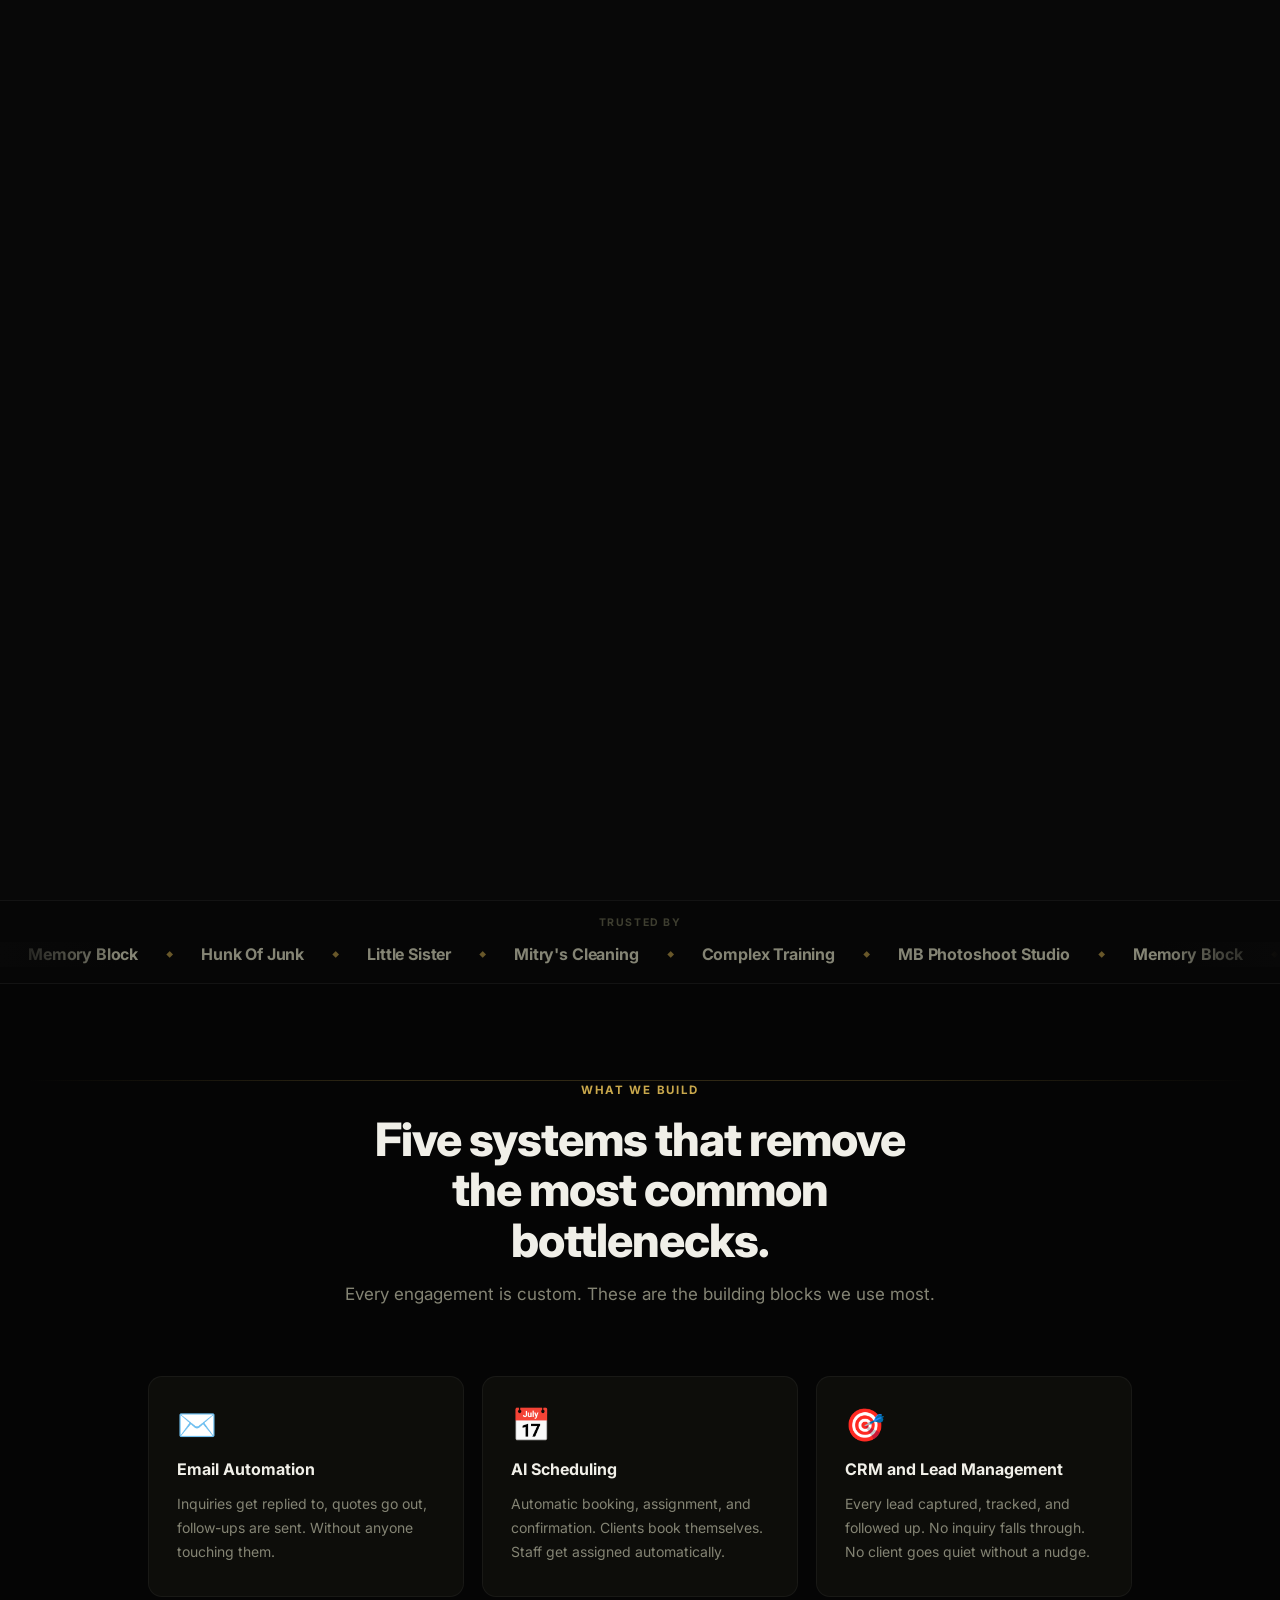
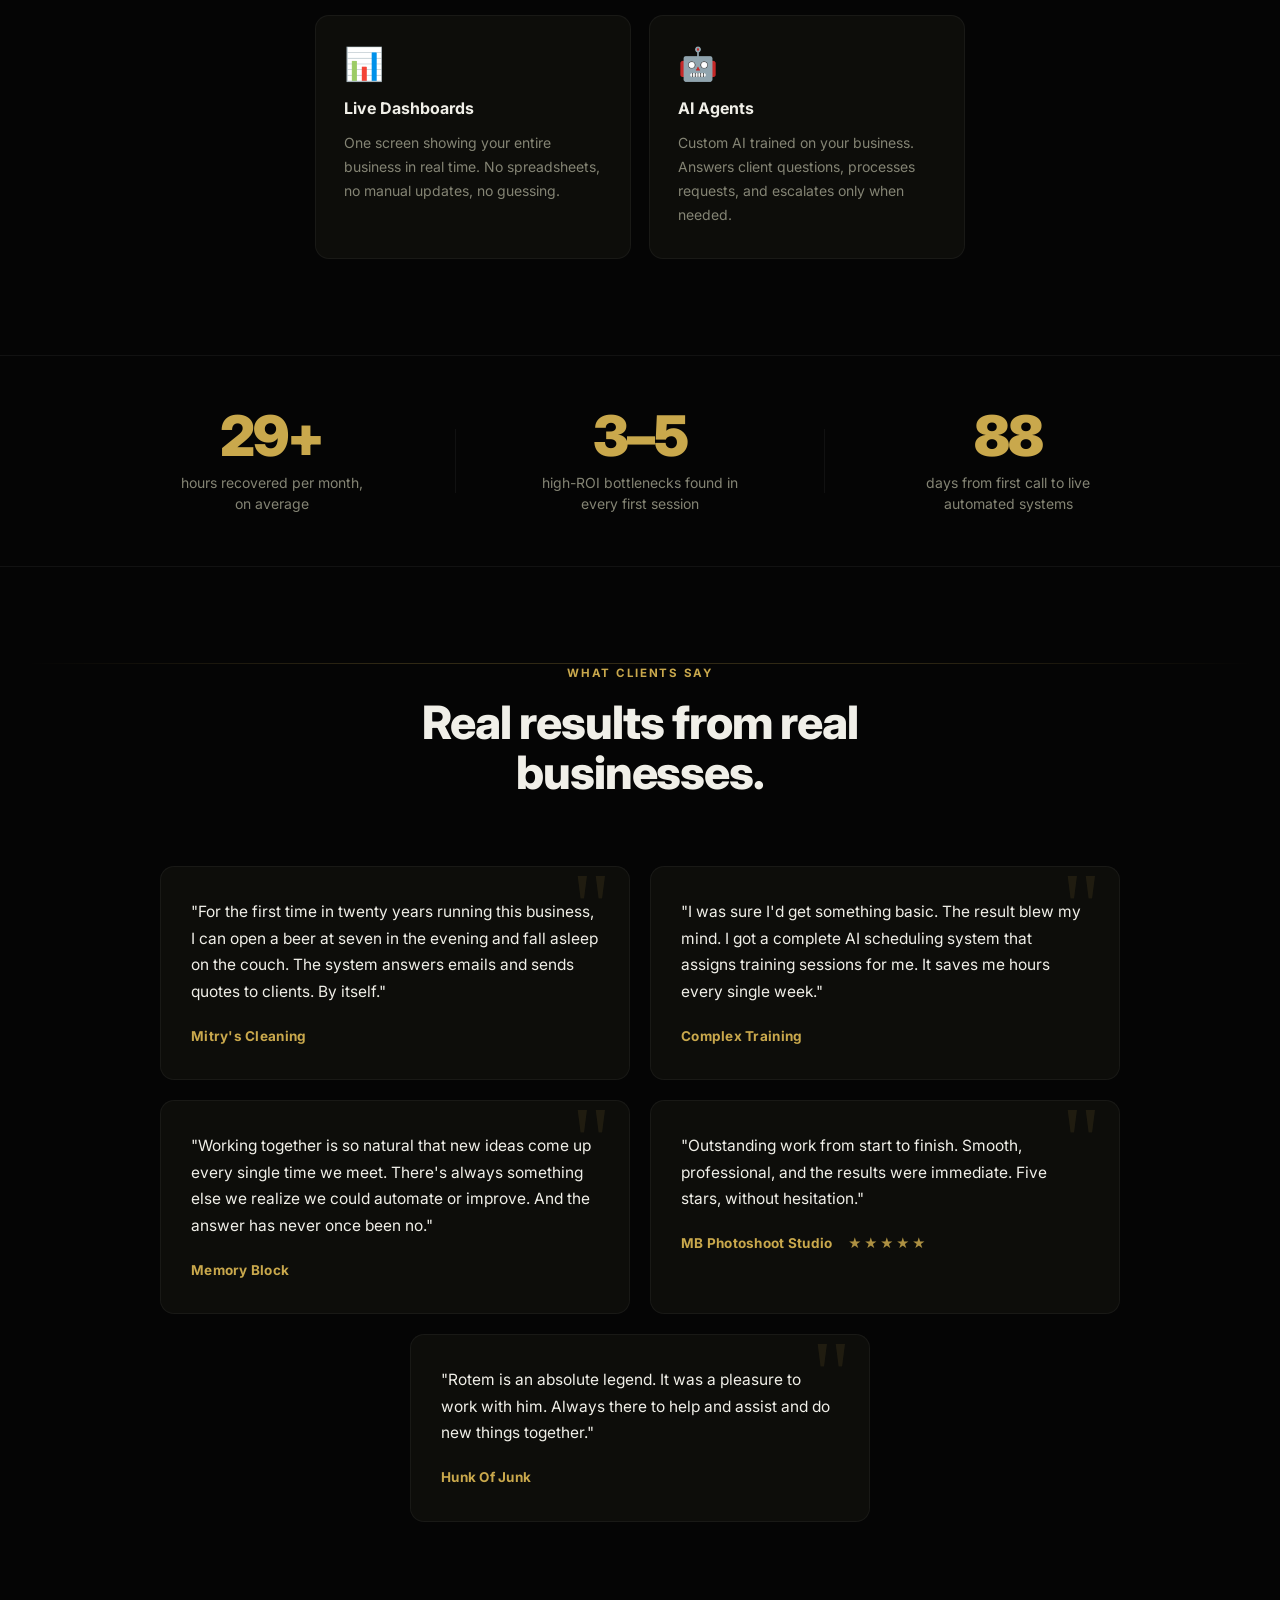
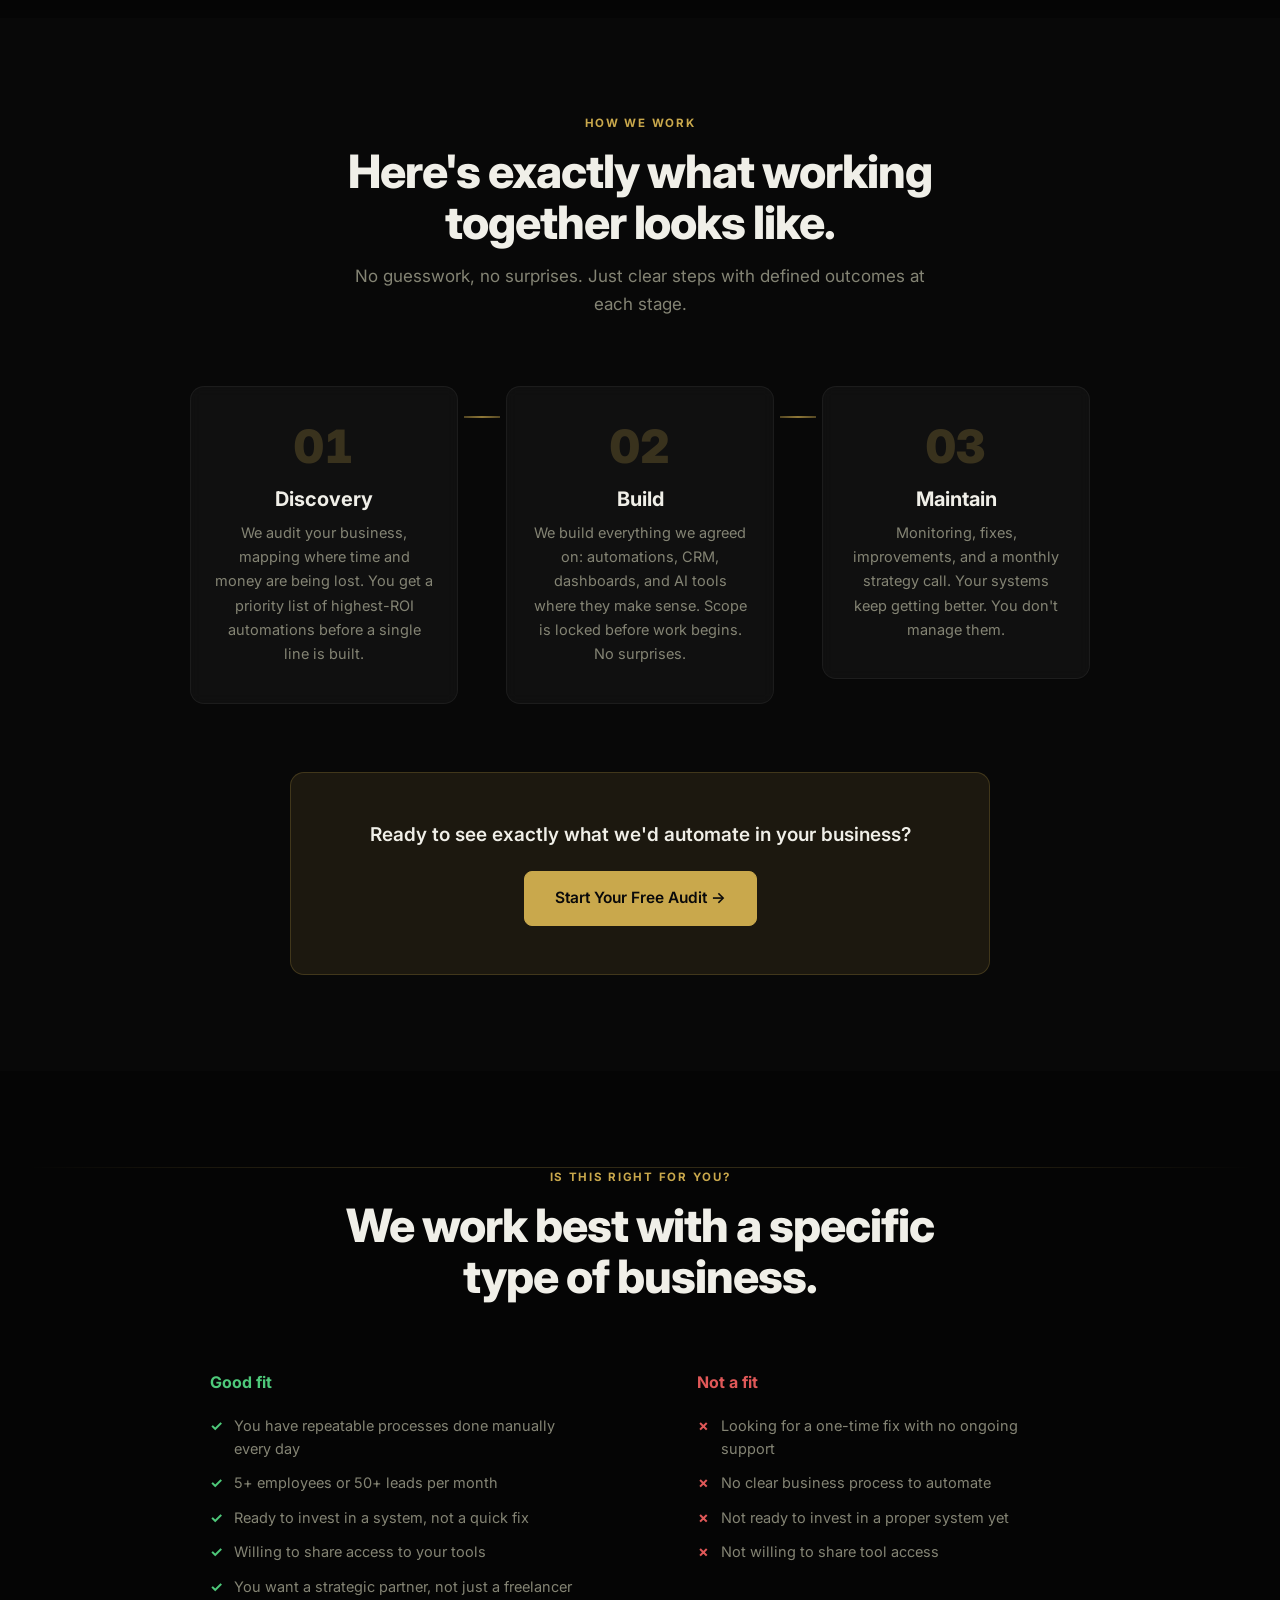
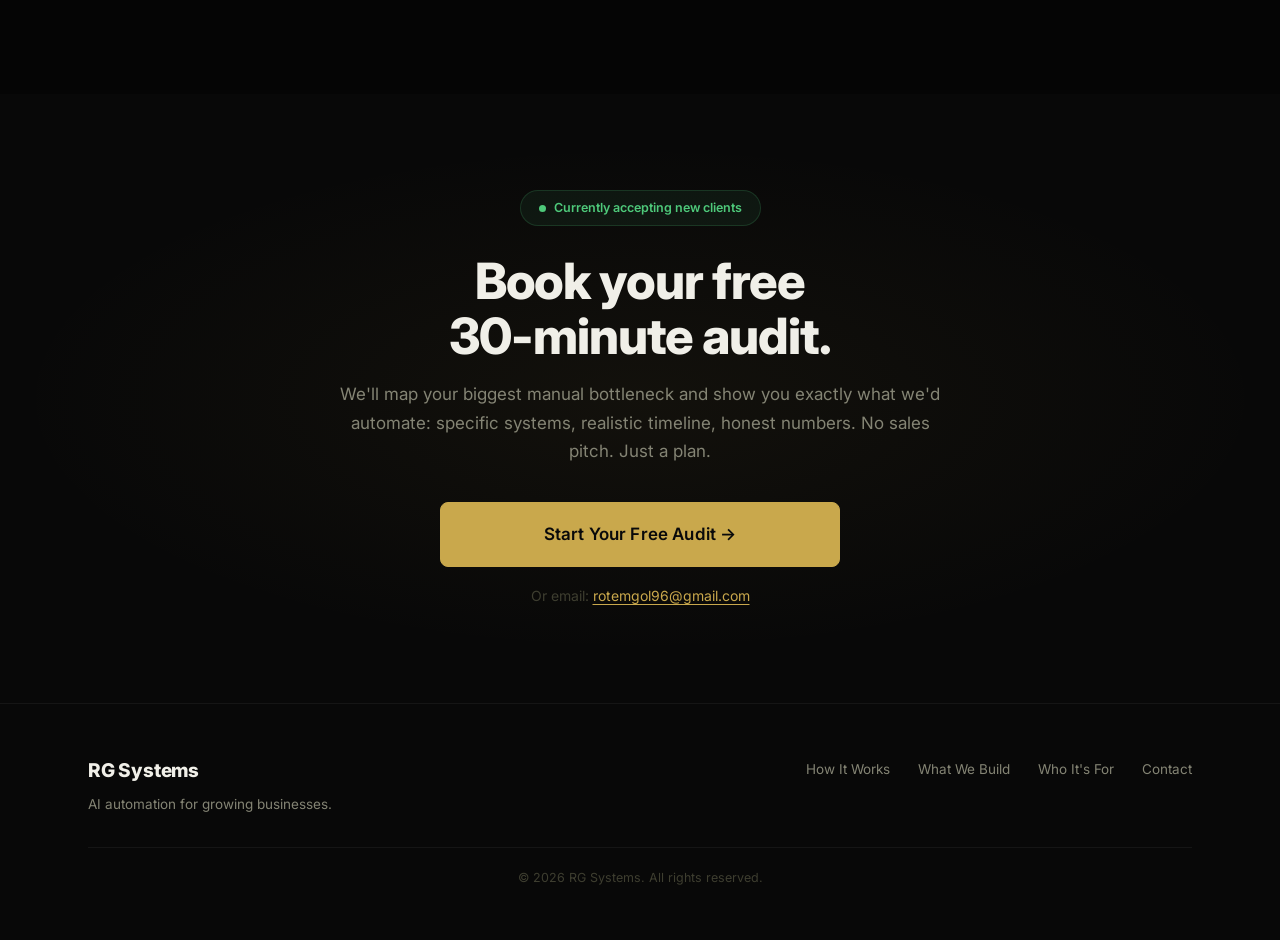
==== index.html @ 17672de1 "Initial commit: RG Systems main website" ====
<!DOCTYPE html>
<html lang="en" data-theme="dark">
<head>
  <meta charset="UTF-8">
  <meta name="viewport" content="width=device-width, initial-scale=1.0, viewport-fit=cover">
  <title>RG Systems | AI Automation for Growing Businesses</title>
  <meta name="description" content="RG Systems builds AI automation systems for SMBs, replacing manual work with intelligent workflows so you can focus on what actually grows your business.">

  <link rel="preconnect" href="https://fonts.googleapis.com">
  <link rel="preconnect" href="https://fonts.gstatic.com" crossorigin>
  <link href="https://fonts.googleapis.com/css2?family=Inter:wght@300;400;500;600;700;800;900&display=swap" rel="stylesheet">
  <link rel="stylesheet" href="css/styles.css">
</head>
<body>

  <!-- Skip to main content (keyboard / screen reader) -->
  <a href="#main-content" class="skip-link">Skip to main content</a>

  <!-- ===================== INTRO ===================== -->
  <div id="intro-overlay">
    <video id="intro-video" autoplay muted playsinline preload="auto">
      <source src="assets/Surfer_rides_wave_transforms_logo_202605291057.mp4" type="video/mp4">
    </video>
    <img id="intro-logo" src="assets/logo.png" alt="">
  </div>

  <!-- Background video (looping, behind everything) -->
  <video id="bg-video" autoplay muted loop playsinline></video>

  <!-- ===================== NAVBAR ===================== -->
  <nav id="navbar" aria-label="Main navigation">
    <div class="nav-inner">
      <a href="#" class="nav-logo">
        <img src="assets/logo.png" alt="RG Systems logo" class="logo-img" onerror="this.style.display='none'">
        RG Systems
      </a>
      <div class="nav-links">
        <a href="#process">How It Works</a>
        <a href="#services">What We Build</a>
        <a href="#qualify">Who It's For</a>
        <button class="theme-toggle" id="theme-toggle" aria-label="Toggle light/dark mode">
          <!-- Sun — visible in dark mode (click to go light) -->
          <svg class="icon-sun" width="18" height="18" viewBox="0 0 24 24" fill="none" stroke="currentColor" stroke-width="2" stroke-linecap="round" stroke-linejoin="round" aria-hidden="true">
            <circle cx="12" cy="12" r="5"/>
            <line x1="12" y1="1" x2="12" y2="3"/><line x1="12" y1="21" x2="12" y2="23"/>
            <line x1="4.22" y1="4.22" x2="5.64" y2="5.64"/><line x1="18.36" y1="18.36" x2="19.78" y2="19.78"/>
            <line x1="1" y1="12" x2="3" y2="12"/><line x1="21" y1="12" x2="23" y2="12"/>
            <line x1="4.22" y1="19.78" x2="5.64" y2="18.36"/><line x1="18.36" y1="5.64" x2="19.78" y2="4.22"/>
          </svg>
          <!-- Moon — visible in light mode (click to go dark) -->
          <svg class="icon-moon" width="18" height="18" viewBox="0 0 24 24" fill="none" stroke="currentColor" stroke-width="2" stroke-linecap="round" stroke-linejoin="round" aria-hidden="true">
            <path d="M21 12.79A9 9 0 1 1 11.21 3 7 7 0 0 0 21 12.79z"/>
          </svg>
        </button>
        <a href="discovery-form.html" class="btn btn-primary btn-sm">Book a Call</a>
      </div>
      <button class="nav-toggle" id="nav-toggle" aria-label="Toggle menu" aria-expanded="false">
        <span></span><span></span><span></span>
      </button>
    </div>
  </nav>

  <main id="main-content">

  <!-- ===================== HERO ===================== -->
  <section id="hero">
    <div class="hero-inner">
      <div class="hero-content">
        <p class="hero-eyebrow">Done-For-You AI Automation</p>
        <h1 class="hero-headline">
          Stop Doing<br>
          It Manually.<br>
          <span class="gold">Start Growing.</span>
        </h1>
        <p class="hero-sub">
          Your follow-ups send themselves. Emails get answered automatically.
          Reports update in real time. We build the AI systems that replace manual work
          so you can focus on what actually grows your business.
          Most clients reclaim 30+ hours a month within the first 90 days.
        </p>
        <div class="hero-ctas">
          <a href="discovery-form.html" class="btn btn-primary btn-lg">Start Your Free Audit →</a>
          <a href="#process" class="btn btn-ghost btn-lg">See How It Works</a>
        </div>
        <p class="hero-note">30 minutes &nbsp;·&nbsp; Free &nbsp;·&nbsp; No commitment &nbsp;·&nbsp; Best for teams with 5+ employees</p>
      </div>
    </div>
  </section>

  <!-- ===================== CLIENT TICKER ===================== -->
  <div class="ticker-section">
    <p class="ticker-label">Trusted by</p>
    <div class="ticker-wrap">
      <div class="ticker-track">
        <span class="ticker-item">Memory Block</span>
        <span class="ticker-dot">◆</span>
        <span class="ticker-item">Hunk Of Junk</span>
        <span class="ticker-dot">◆</span>
        <span class="ticker-item">Little Sister</span>
        <span class="ticker-dot">◆</span>
        <span class="ticker-item">Mitry's Cleaning</span>
        <span class="ticker-dot">◆</span>
        <span class="ticker-item">Complex Training</span>
        <span class="ticker-dot">◆</span>
        <span class="ticker-item">MB Photoshoot Studio</span>
        <span class="ticker-dot">◆</span>
        <span class="ticker-item">Memory Block</span>
        <span class="ticker-dot">◆</span>
        <span class="ticker-item">Hunk Of Junk</span>
        <span class="ticker-dot">◆</span>
        <span class="ticker-item">Little Sister</span>
        <span class="ticker-dot">◆</span>
        <span class="ticker-item">Mitry's Cleaning</span>
        <span class="ticker-dot">◆</span>
        <span class="ticker-item">Complex Training</span>
        <span class="ticker-dot">◆</span>
        <span class="ticker-item">MB Photoshoot Studio</span>
        <span class="ticker-dot">◆</span>
      </div>
    </div>
  </div>

  <!-- ===================== WHAT WE BUILD ===================== -->
  <section id="services" class="section section-alt">
    <div class="container">
      <div class="section-header reveal">
        <p class="section-eyebrow">What We Build</p>
        <h2>Five systems that remove the most common bottlenecks.</h2>
        <p class="section-sub">Every engagement is custom. These are the building blocks we use most.</p>
      </div>
      <div class="services-grid">

        <div class="service-card reveal">
          <div class="service-icon">✉️</div>
          <h3>Email Automation</h3>
          <p>Inquiries get replied to, quotes go out, follow-ups are sent. Without anyone touching them.</p>
        </div>

        <div class="service-card reveal" style="transition-delay:0.05s">
          <div class="service-icon">📅</div>
          <h3>AI Scheduling</h3>
          <p>Automatic booking, assignment, and confirmation. Clients book themselves. Staff get assigned automatically.</p>
        </div>

        <div class="service-card reveal" style="transition-delay:0.1s">
          <div class="service-icon">🎯</div>
          <h3>CRM and Lead Management</h3>
          <p>Every lead captured, tracked, and followed up. No inquiry falls through. No client goes quiet without a nudge.</p>
        </div>

        <div class="service-card reveal" style="transition-delay:0.15s">
          <div class="service-icon">📊</div>
          <h3>Live Dashboards</h3>
          <p>One screen showing your entire business in real time. No spreadsheets, no manual updates, no guessing.</p>
        </div>

        <div class="service-card reveal" style="transition-delay:0.2s">
          <div class="service-icon">🤖</div>
          <h3>AI Agents</h3>
          <p>Custom AI trained on your business. Answers client questions, processes requests, and escalates only when needed.</p>
        </div>

      </div>
    </div>
  </section>

  <!-- ===================== RESULTS STATS ===================== -->
  <div class="stats-bar">
    <div class="container">
      <div class="stats-grid">
        <div class="stat-item reveal">
          <span class="stat-number" data-target="30" data-suffix="+">30+</span>
          <span class="stat-label">hours recovered per month, on average</span>
        </div>
        <div class="stat-divider"></div>
        <div class="stat-item reveal" style="transition-delay:0.1s">
          <span class="stat-number">3–5</span>
          <span class="stat-label">high-ROI bottlenecks found in every first session</span>
        </div>
        <div class="stat-divider"></div>
        <div class="stat-item reveal" style="transition-delay:0.2s">
          <span class="stat-number" data-target="90">90</span>
          <span class="stat-label">days from first call to live automated systems</span>
        </div>
      </div>
    </div>
  </div>

  <!-- ===================== TESTIMONIALS ===================== -->
  <section class="section section-alt section-testimonials">
    <div class="container">
      <div class="section-header reveal">
        <p class="section-eyebrow">What Clients Say</p>
        <h2>Real results from real businesses.</h2>
      </div>
      <div class="testimonials-grid">
        <div class="testimonial reveal">
          <p class="testimonial-quote">"For the first time in twenty years running this business, I can open a beer at seven in the evening and fall asleep on the couch. The system answers emails and sends quotes to clients. By itself."</p>
          <div class="testimonial-author">
            <span class="testimonial-name">Mitry's Cleaning</span>
          </div>
        </div>
        <div class="testimonial reveal" style="transition-delay:0.1s">
          <p class="testimonial-quote">"I was sure I'd get something basic. The result blew my mind. I got a complete AI scheduling system that assigns training sessions for me. It saves me hours every single week."</p>
          <div class="testimonial-author">
            <span class="testimonial-name">Complex Training</span>
          </div>
        </div>
        <div class="testimonial reveal" style="transition-delay:0.15s">
          <p class="testimonial-quote">"Working together is so natural that new ideas come up every single time we meet. There's always something else we realize we could automate or improve. And the answer has never once been no."</p>
          <div class="testimonial-author">
            <span class="testimonial-name">Memory Block</span>
          </div>
        </div>
        <div class="testimonial reveal" style="transition-delay:0.2s">
          <p class="testimonial-quote">"Outstanding work from start to finish. Smooth, professional, and the results were immediate. Five stars, without hesitation."</p>
          <div class="testimonial-author">
            <span class="testimonial-name">MB Photoshoot Studio</span>
            <span class="testimonial-stars">★★★★★</span>
          </div>
        </div>
        <div class="testimonial reveal" style="transition-delay:0.25s">
          <p class="testimonial-quote">"Rotem is an absolute legend. It was a pleasure to work with him. Always there to help and assist and do new things together."</p>
          <div class="testimonial-author">
            <span class="testimonial-name">Hunk Of Junk</span>
          </div>
        </div>
      </div>
    </div>
  </section>

  <!-- ===================== PROCESS ===================== -->
  <section id="process" class="section">
    <div class="container">
      <div class="section-header reveal">
        <p class="section-eyebrow">How We Work</p>
        <h2>Here's exactly what working together looks like.</h2>
        <p class="section-sub">No guesswork, no surprises. Just clear steps with defined outcomes at each stage.</p>
      </div>
      <div class="process-steps reveal">
        <div class="process-step">
          <div class="process-num">01</div>
          <div class="process-body">
            <h3>Discovery</h3>
            <p>We audit your business, mapping where time and money are being lost. You get a priority list of highest-ROI automations before a single line is built.</p>
          </div>
        </div>
        <div class="process-connector"></div>
        <div class="process-step">
          <div class="process-num">02</div>
          <div class="process-body">
            <h3>Build</h3>
            <p>We build everything we agreed on: automations, CRM, dashboards, and AI tools where they make sense. Scope is locked before work begins. No surprises.</p>
          </div>
        </div>
        <div class="process-connector"></div>
        <div class="process-step">
          <div class="process-num">03</div>
          <div class="process-body">
            <h3>Maintain</h3>
            <p>Monitoring, fixes, improvements, and a monthly strategy call. Your systems keep getting better. You don't manage them.</p>
          </div>
        </div>
      </div>

      <!-- Mid-page CTA (Kipanga lesson: CTA in 3 places) -->
      <div class="mid-cta reveal">
        <p class="mid-cta-text">Ready to see exactly what we'd automate in your business?</p>
        <a href="discovery-form.html" class="btn btn-primary btn-lg">Start Your Free Audit →</a>
      </div>
    </div>
  </section>


  <!-- ===================== QUALIFY ===================== -->
  <section id="qualify" class="section section-alt">
    <div class="container">
      <div class="section-header reveal">
        <p class="section-eyebrow">Is This Right for You?</p>
        <h2>We work best with a specific type of business.</h2>
      </div>
      <div class="qualify-grid reveal">
        <div class="qualify-col">
          <h3 class="qualify-title qualify-good">Good fit</h3>
          <ul class="qualify-list qualify-list-good">
            <li>You have repeatable processes done manually every day</li>
            <li>5+ employees or 50+ leads per month</li>
            <li>Ready to invest in a system, not a quick fix</li>
            <li>Willing to share access to your tools</li>
            <li>You want a strategic partner, not just a freelancer</li>
          </ul>
        </div>
        <div class="qualify-divider"></div>
        <div class="qualify-col">
          <h3 class="qualify-title qualify-bad">Not a fit</h3>
          <ul class="qualify-list qualify-list-bad">
            <li>Looking for a one-time fix with no ongoing support</li>
            <li>No clear business process to automate</li>
            <li>Not ready to invest in a proper system yet</li>
            <li>Not willing to share tool access</li>
          </ul>
        </div>
      </div>
    </div>
  </section>

  <!-- ===================== CTA ===================== -->
  <section id="contact" class="section section-cta">
    <div class="container">
      <div class="cta-inner reveal">
        <div class="cta-availability">
          <span class="cta-dot"></span> Currently accepting new clients
        </div>
        <h2>Book your free<br><span class="gold">30-minute audit.</span></h2>
        <p class="cta-sub">
          We'll map your biggest manual bottleneck and show you exactly what
          we'd automate: specific systems, realistic timeline, honest numbers.
          No sales pitch. Just a plan.
        </p>
        <a href="discovery-form.html"
           class="btn btn-primary btn-xl cta-btn"
           aria-label="Start your free audit">
          Start Your Free Audit →
        </a>
        <p class="cta-note">
          Or email: <a href="mailto:rotemgol96@gmail.com" class="gold-link">rotemgol96@gmail.com</a>
        </p>
      </div>
    </div>
  </section>

  </main><!-- /main -->

  <!-- ===================== FOOTER ===================== -->
  <footer>
    <div class="container">
      <div class="footer-inner">
        <div class="footer-brand">
          <span class="footer-logo">RG Systems</span>
          <p>AI automation for growing businesses.</p>
        </div>
        <div class="footer-links">
          <a href="#process">How It Works</a>
          <a href="#services">What We Build</a>
          <a href="#qualify">Who It's For</a>
          <a href="#contact">Contact</a>
        </div>
      </div>
      <div class="footer-bottom">
        <p>© 2026 RG Systems. All rights reserved.</p>
      </div>
    </div>
  </footer>

  <!-- Mobile sticky CTA (only on small screens) -->
  <div class="mobile-cta-bar" aria-hidden="true">
    <a href="discovery-form.html" class="btn btn-primary btn-full">Start Your Free Audit →</a>
  </div>

  <script src="js/main.js"></script>
</body>
</html>
---- css/styles.css ----
/* ============================================================
   RG Systems — Landing Page Styles
   ============================================================ */

/* ----- Reset & Base ----- */
*, *::before, *::after { box-sizing: border-box; margin: 0; padding: 0; }

:root {
  --bg:            #080808;
  --bg-card:       #0d0d0a;
  --bg-card-hover: #131310;
  --gold:          #c9a84c;
  --gold-light:    #e8c96a;
  --gold-dim:      rgba(201,168,76,0.10);
  --gold-border:   rgba(201,168,76,0.22);
  --gold-border-s: rgba(201,168,76,0.55);
  --text:          #f0efe8;
  --text-muted:    #848474;
  --text-dim:      #3e3e30;
  --border:        rgba(255,255,255,0.05);
  --radius:        14px;
  --radius-sm:     8px;
  --max-w:         1160px;
}

/* ----- Light mode overrides ----- */
[data-theme="light"] {
  --bg:            #f2efe6;
  --bg-card:       #faf8f2;
  --bg-card-hover: #f4f1e8;
  --gold:          #7a5410;
  --gold-light:    #b07820;
  --gold-dim:      rgba(138,96,16,0.08);
  --gold-border:   rgba(138,96,16,0.22);
  --gold-border-s: rgba(138,96,16,0.55);
  --text:          #1c1a10;
  --text-muted:    #58564a;
  --text-dim:      #9a9880;
  --border:        rgba(0,0,0,0.09);
}

html  { scroll-behavior: smooth; }
body  {
  font-family: 'Inter', sans-serif;
  background: var(--bg);
  color: var(--text);
  line-height: 1.6;
  overflow-x: hidden;
}
a   { color: inherit; text-decoration: none; }
img { max-width: 100%; display: block; }
ul  { list-style: none; }

/* ----- Intro overlay ----- */
#intro-overlay {
  position: fixed;
  inset: 0;
  z-index: 9999;
  background: #080808;
  transition: opacity 0.7s ease;
}
#intro-overlay.fade-out {
  opacity: 0;
  pointer-events: none;
}
#intro-video {
  position: absolute;
  inset: 0;
  width: 100%;
  height: 100%;
  object-fit: cover;
}
#intro-logo {
  position: fixed;
  left: 50%;
  top: 50%;
  width: 160px;
  transform: translate(-50%, -50%);
  transform-origin: center center;
  opacity: 0;
  z-index: 10000;
  pointer-events: none;
}

/* ----- Background video ----- */
#bg-video {
  position: fixed;
  inset: 0;
  width: 100%; height: 100%;
  object-fit: cover;
  object-position: center 15%;
  z-index: 0;
  pointer-events: none;
  opacity: 0.70;
  transition: opacity 0.45s ease;
}
[data-theme="light"] #bg-video { opacity: 0.55; }

/* Everything above the video */
nav, section, footer { position: relative; z-index: 1; }

/* ----- Container ----- */
.container {
  max-width: var(--max-w);
  margin: 0 auto;
  padding: 0 28px;
}

/* ----- Buttons ----- */
.btn {
  display: inline-flex;
  align-items: center;
  justify-content: center;
  font-family: 'Inter', sans-serif;
  font-weight: 600;
  border-radius: var(--radius-sm);
  cursor: pointer;
  transition: background 0.18s, border-color 0.18s, color 0.18s, transform 0.15s;
  border: 1px solid transparent;
  white-space: nowrap;
  text-decoration: none;
}
.btn-sm  { padding: 9px 20px;  font-size: 13.5px; }
.btn-lg  { padding: 14px 30px; font-size: 15.5px; }
.btn-xl  { padding: 18px 44px; font-size: 17px; }
.btn-full { width: 100%; text-align: center; }

.btn-primary { background: var(--gold); color: #09090a; border-color: var(--gold); }
.btn-primary:hover { background: var(--gold-light); border-color: var(--gold-light); transform: translateY(-1px); }

.btn-ghost { background: transparent; color: var(--text); border-color: rgba(255,255,255,0.12); }
.btn-ghost:hover { border-color: var(--gold-border-s); color: var(--gold); }
[data-theme="light"] .btn-ghost { border-color: rgba(0,0,0,0.15); }
[data-theme="light"] .btn-ghost:hover { border-color: var(--gold-border-s); }

.btn-outline { background: transparent; color: var(--gold); border-color: var(--gold-border); }
.btn-outline:hover { background: var(--gold-dim); border-color: var(--gold); }

/* ----- Reveal animation ----- */
.reveal {
  opacity: 0;
  transform: translateY(22px);
  transition: opacity 0.55s ease, transform 0.55s ease;
}
.reveal.visible { opacity: 1; transform: none; }

/* ============================================================
   NAVBAR
   ============================================================ */
#navbar {
  position: fixed;
  top: 0; left: 0; right: 0;
  z-index: 200;
  padding: 0 28px;
  transition: background 0.3s, box-shadow 0.3s;
}
#navbar.scrolled {
  background: rgba(8,8,8,0.90);
  backdrop-filter: blur(14px);
  -webkit-backdrop-filter: blur(14px);
  box-shadow: 0 1px 0 var(--border);
}
[data-theme="light"] #navbar.scrolled {
  background: rgba(242,239,230,0.92);
}

.nav-inner {
  max-width: var(--max-w);
  margin: 0 auto;
  height: 68px;
  display: flex;
  align-items: center;
  justify-content: space-between;
}

.nav-logo {
  display: flex;
  align-items: center;
  gap: 10px;
  font-size: 17px;
  font-weight: 800;
  letter-spacing: -0.01em;
  color: var(--text);
}
.logo-img { height: 30px; width: auto; }

.nav-links {
  display: flex;
  align-items: center;
  gap: 30px;
}
.nav-links a:not(.btn) {
  font-size: 14px;
  font-weight: 500;
  color: var(--text-muted);
  transition: color 0.2s;
}
.nav-links a:not(.btn):hover { color: var(--text); }

/* Theme toggle */
.theme-toggle {
  display: flex;
  align-items: center;
  justify-content: center;
  width: 44px; height: 44px;
  border-radius: 50%;
  background: none;
  border: 1px solid var(--border);
  cursor: pointer;
  color: var(--text-muted);
  transition: border-color 0.2s, color 0.2s, background 0.2s;
  flex-shrink: 0;
}
.theme-toggle:hover { border-color: var(--gold-border-s); color: var(--gold); }

/* Show/hide icons based on current theme */
[data-theme="dark"]  .icon-sun  { display: block; }
[data-theme="dark"]  .icon-moon { display: none;  }
[data-theme="light"] .icon-sun  { display: none;  }
[data-theme="light"] .icon-moon { display: block; }

/* Hamburger */
.nav-toggle {
  display: none;
  flex-direction: column;
  justify-content: center;
  gap: 5px;
  background: none;
  border: none;
  cursor: pointer;
  padding: 6px;
  z-index: 201;
}
.nav-toggle span {
  display: block;
  width: 22px; height: 2px;
  background: var(--text);
  border-radius: 2px;
  transition: transform 0.3s, opacity 0.3s;
}
.nav-toggle.active span:nth-child(1) { transform: translateY(7px) rotate(45deg); }
.nav-toggle.active span:nth-child(2) { opacity: 0; }
.nav-toggle.active span:nth-child(3) { transform: translateY(-7px) rotate(-45deg); }

/* ============================================================
   HERO
   ============================================================ */
#hero {
  min-height: 100vh;
  display: flex;
  align-items: center;
  padding: 130px 28px 80px;
}
.hero-inner {
  max-width: var(--max-w);
  margin: 0 auto;
  width: 100%;
}
.hero-content { max-width: 560px; }

.hero-eyebrow {
  font-size: 12px;
  font-weight: 700;
  letter-spacing: 0.15em;
  text-transform: uppercase;
  color: var(--gold);
  margin-bottom: 22px;
}

.hero-headline {
  font-size: clamp(50px, 7.5vw, 82px);
  font-weight: 900;
  line-height: 1.04;
  letter-spacing: -0.025em;
  margin-bottom: 24px;
}
.hero-headline .gold { color: var(--gold); }

.hero-sub {
  font-size: 17px;
  color: var(--text-muted);
  line-height: 1.72;
  max-width: 460px;
  margin-bottom: 38px;
}

.hero-ctas {
  display: flex;
  gap: 14px;
  flex-wrap: wrap;
  margin-bottom: 18px;
}

.hero-note {
  font-size: 13px;
  color: var(--text-dim);
}

/* ============================================================
   SECTIONS — BASE
   ============================================================ */
.section { padding: 96px 28px; }

.section-alt  { background: rgba(0,0,0,0.35); }
[data-theme="light"] .section-alt { background: rgba(0,0,0,0.04); }

.section-header {
  text-align: center;
  max-width: 600px;
  margin: 0 auto 68px;
}
.section-eyebrow {
  font-size: 11.5px;
  font-weight: 700;
  letter-spacing: 0.15em;
  text-transform: uppercase;
  color: var(--gold);
  margin-bottom: 14px;
}
.section-header h2 {
  font-size: clamp(30px, 4vw, 46px);
  font-weight: 800;
  letter-spacing: -0.022em;
  line-height: 1.1;
  margin-bottom: 14px;
}
.section-sub {
  font-size: 17px;
  color: var(--text-muted);
  line-height: 1.65;
}

/* ============================================================
   PAIN POINTS
   ============================================================ */
.grid-3 {
  display: grid;
  grid-template-columns: repeat(3, 1fr);
  gap: 18px;
}

.card {
  background: var(--bg-card);
  border: 1px solid var(--border);
  border-radius: var(--radius);
  padding: 32px 28px;
  transition: border-color 0.2s, background 0.2s;
}
.card:hover { background: var(--bg-card-hover); border-color: var(--gold-border); }

.card-icon {
  font-size: 30px;
  margin-bottom: 16px;
  line-height: 1;
}
.card h3 { font-size: 17px; font-weight: 700; margin-bottom: 10px; }
.card p  { font-size: 14.5px; color: var(--text-muted); line-height: 1.68; }
.card-result {
  margin-top: 14px;
  font-size: 13.5px;
  font-weight: 600;
  color: var(--gold);
  letter-spacing: 0.01em;
  padding-top: 12px;
  border-top: 1px solid var(--gold-border);
}

/* ============================================================
   SERVICES — WHAT WE BUILD
   ============================================================ */
.services-grid {
  display: flex;
  flex-wrap: wrap;
  gap: 18px;
  justify-content: center;
  max-width: 1020px;
  margin: 0 auto;
}

.service-card {
  background: var(--bg-card);
  border: 1px solid var(--border);
  border-radius: var(--radius);
  padding: 32px 28px;
  flex: 1 1 280px;
  max-width: 316px;
  transition: border-color 0.2s, background 0.2s, box-shadow 0.2s;
}
.service-card:hover {
  background: var(--bg-card-hover);
  border-color: var(--gold-border);
  box-shadow: 0 6px 28px rgba(201,168,76,0.10);
}

.service-icon {
  font-size: 32px;
  margin-bottom: 16px;
  line-height: 1;
}

.service-card h3 {
  font-size: 16px;
  font-weight: 700;
  margin-bottom: 10px;
}

.service-card p {
  font-size: 14px;
  color: var(--text-muted);
  line-height: 1.7;
}

@media (max-width: 768px) {
  .service-card { max-width: 100%; flex: 1 1 100%; }
}

/* ============================================================
   PROCESS
   ============================================================ */
.process-steps {
  display: grid;
  grid-template-columns: 1fr 48px 1fr 48px 1fr;
  align-items: start;
  max-width: 900px;
  margin: 0 auto;
}

.process-connector {
  display: flex;
  align-items: flex-start;
  padding-top: 30px;
  justify-content: center;
}
.process-connector::after {
  content: '';
  display: block;
  width: 36px; height: 2px;
  background: linear-gradient(90deg, var(--gold-border), var(--gold-border));
}

.process-step { text-align: center; padding: 0 8px; }

.process-num {
  font-size: 46px;
  font-weight: 900;
  color: var(--gold);
  opacity: 0.22;
  line-height: 1;
  margin-bottom: 14px;
  font-variant-numeric: tabular-nums;
}

.process-body h3 { font-size: 20px; font-weight: 700; margin-bottom: 6px; }
.process-time {
  font-size: 11px;
  font-weight: 700;
  letter-spacing: 0.1em;
  text-transform: uppercase;
  color: var(--gold);
  margin-bottom: 12px;
}
.process-body p { font-size: 14.5px; color: var(--text-muted); line-height: 1.68; }

/* ============================================================
   PRICING
   ============================================================ */
.pricing-grid {
  display: grid;
  grid-template-columns: repeat(3, 1fr);
  gap: 18px;
  align-items: start;
  max-width: 1020px;
  margin: 0 auto 28px;
}

.pricing-card {
  background: var(--bg-card);
  border: 1px solid var(--border);
  border-radius: var(--radius);
  padding: 36px 26px;
  position: relative;
  transition: border-color 0.2s;
}
.pricing-card:hover { border-color: var(--gold-border); }

.pricing-featured {
  border-color: var(--gold-border-s);
  background: #0f0e0b;
  transform: translateY(-8px);
  box-shadow: 0 0 50px rgba(201,168,76,0.07);
}

.pricing-badge {
  position: absolute;
  top: -13px; left: 50%;
  transform: translateX(-50%);
  background: var(--gold);
  color: #09090a;
  font-size: 10.5px;
  font-weight: 800;
  letter-spacing: 0.1em;
  text-transform: uppercase;
  padding: 4px 14px;
  border-radius: 100px;
}

.pricing-header { margin-bottom: 22px; }
.pricing-header h3 { font-size: 20px; font-weight: 800; margin-bottom: 7px; }
.pricing-tagline { font-size: 13.5px; color: var(--text-muted); font-style: italic; }

.pricing-price {
  display: flex;
  align-items: baseline;
  gap: 8px;
  margin-bottom: 4px;
}
.price-amount { font-size: 32px; font-weight: 800; color: var(--gold); letter-spacing: -0.02em; }
.price-label  { font-size: 12.5px; color: var(--text-muted); }

.pricing-retainer { font-size: 14px; font-weight: 600; color: var(--text-muted); margin-bottom: 22px; }

.pricing-features { margin-bottom: 26px; display: flex; flex-direction: column; gap: 9px; }
.pricing-features li {
  font-size: 13.5px;
  color: var(--text-muted);
  padding-left: 18px;
  position: relative;
  line-height: 1.5;
}
.pricing-features li::before {
  content: '→';
  position: absolute; left: 0;
  color: var(--gold);
  font-size: 11px;
  top: 1px;
}

.pricing-note {
  text-align: center;
  font-size: 13px;
  color: var(--text-dim);
}

/* ============================================================
   TOOLS
   ============================================================ */
.tools-grid {
  display: flex;
  flex-wrap: wrap;
  gap: 10px;
  justify-content: center;
  max-width: 780px;
  margin: 0 auto;
}
.tool-badge {
  background: var(--bg-card);
  border: 1px solid var(--border);
  border-radius: 100px;
  padding: 9px 22px;
  font-size: 13.5px;
  font-weight: 500;
  color: var(--text-muted);
  transition: border-color 0.2s, color 0.2s;
}
.tool-badge:hover { border-color: var(--gold-border); color: var(--text); }

/* ============================================================
   QUALIFY
   ============================================================ */
.qualify-grid {
  display: grid;
  grid-template-columns: 1fr 1px 1fr;
  gap: 56px;
  max-width: 860px;
  margin: 0 auto;
  align-items: start;
}
.qualify-divider { background: var(--border); }

.qualify-title { font-size: 16px; font-weight: 700; margin-bottom: 20px; }
.qualify-good  { color: #4ec97a; }
.qualify-bad   { color: #e05858; }

.qualify-list { display: flex; flex-direction: column; gap: 12px; }
.qualify-list li {
  font-size: 14.5px;
  color: var(--text-muted);
  padding-left: 24px;
  position: relative;
  line-height: 1.55;
}
.qualify-list-good li::before { content: '✓'; position: absolute; left: 0; color: #4ec97a; font-weight: 700; }
.qualify-list-bad  li::before { content: '✗'; position: absolute; left: 0; color: #e05858; font-weight: 700; }

/* ============================================================
   CTA SECTION
   ============================================================ */
.section-cta {
  background: radial-gradient(ellipse 70% 60% at 50% 50%, rgba(201,168,76,0.055) 0%, transparent 70%);
}
.cta-inner {
  text-align: center;
  max-width: 600px;
  margin: 0 auto;
}
.cta-inner h2 {
  font-size: clamp(30px, 4vw, 50px);
  font-weight: 800;
  letter-spacing: -0.022em;
  line-height: 1.1;
  margin-bottom: 16px;
}
.cta-sub { font-size: 17px; color: var(--text-muted); margin-bottom: 36px; line-height: 1.68; }
.cta-note { margin-top: 18px; font-size: 14px; color: var(--text-dim); }
.gold-link { color: var(--gold); text-underline-offset: 3px; text-decoration: underline; }
.gold-link:hover { color: var(--gold-light); }

/* ============================================================
   FOOTER
   ============================================================ */
footer {
  border-top: 1px solid var(--border);
  padding: 52px 28px;
}
.footer-inner {
  max-width: var(--max-w);
  margin: 0 auto 32px;
  display: flex;
  justify-content: space-between;
  align-items: flex-start;
}
.footer-logo  { font-size: 19px; font-weight: 800; display: block; margin-bottom: 7px; letter-spacing: -0.01em; }
.footer-brand p { font-size: 13.5px; color: var(--text-muted); }
.footer-links { display: flex; gap: 28px; padding-top: 3px; }
.footer-links a { font-size: 13.5px; color: var(--text-muted); transition: color 0.2s; }
.footer-links a:hover { color: var(--text); }
.footer-bottom {
  max-width: var(--max-w);
  margin: 0 auto;
  padding-top: 20px;
  border-top: 1px solid var(--border);
  text-align: center;
}
.footer-bottom p { font-size: 12.5px; color: var(--text-dim); }

/* ============================================================
   RESPONSIVE
   ============================================================ */
@media (max-width: 900px) {
  .pricing-grid { grid-template-columns: 1fr; max-width: 460px; }
  .pricing-featured { transform: none; }
}

@media (max-width: 768px) {
  .section        { padding: 64px 20px; }
  #hero           { padding: 100px 20px 60px; }

  /* Mobile nav */
  .nav-links {
    display: none;
    position: fixed;
    top: 68px; left: 0; right: 0;
    background: rgba(8,8,8,0.97);
    backdrop-filter: blur(14px);
    -webkit-backdrop-filter: blur(14px);
    transition: background 0.3s;
    flex-direction: column;
    gap: 0;
    padding: 12px 0 20px;
    border-bottom: 1px solid var(--border);
  }
  .nav-links.open { display: flex; }
  .nav-links a:not(.btn) {
    display: block;
    padding: 14px 28px;
    font-size: 16px;
    color: var(--text);
  }
  .nav-links .btn { margin: 8px 28px 4px; width: calc(100% - 56px); }
  .nav-toggle { display: flex; }
  [data-theme="light"] .nav-links { background: rgba(242,239,230,0.97); }

  .grid-3 { grid-template-columns: 1fr; gap: 14px; }

  .process-steps {
    grid-template-columns: 1fr;
    max-width: 380px;
    gap: 40px;
  }
  .process-connector { display: none; }

  .qualify-grid { grid-template-columns: 1fr; gap: 36px; }
  .qualify-divider { display: none; }

  .footer-inner { flex-direction: column; gap: 24px; }
  .footer-links { flex-wrap: wrap; gap: 16px; }

  .hero-ctas .btn { min-width: 200px; }
}

/* ============================================================
   CLIENT TICKER
   ============================================================ */
.ticker-section {
  position: relative;
  z-index: 1;
  border-top: 1px solid var(--border);
  border-bottom: 1px solid var(--border);
  padding: 14px 0 16px;
  overflow: hidden;
  background: rgba(0,0,0,0.25);
}

.ticker-label {
  text-align: center;
  font-size: 10.5px;
  font-weight: 700;
  letter-spacing: 0.15em;
  text-transform: uppercase;
  color: var(--text-dim);
  margin-bottom: 10px;
}

.ticker-wrap {
  overflow: hidden;
  position: relative;
}
.ticker-wrap::before,
.ticker-wrap::after {
  content: '';
  position: absolute;
  top: 0; bottom: 0;
  width: 120px;
  z-index: 2;
  pointer-events: none;
}
.ticker-wrap::before { left: 0;  background: linear-gradient(to right, var(--bg), transparent); }
.ticker-wrap::after  { right: 0; background: linear-gradient(to left, var(--bg), transparent); }

.ticker-track {
  display: inline-flex;
  align-items: center;
  white-space: nowrap;
  animation: ticker-scroll 16s linear infinite;
}
.ticker-track:hover { animation-play-state: paused; }

@keyframes ticker-scroll {
  0%   { transform: translateX(0); }
  100% { transform: translateX(-50%); }
}

.ticker-item {
  font-size: 16px;
  font-weight: 700;
  color: var(--text-muted);
  padding: 0 28px;
  letter-spacing: -0.01em;
  transition: color 0.2s;
}
.ticker-item:hover { color: var(--text); }

.ticker-dot {
  color: var(--gold);
  font-size: 7px;
  opacity: 0.5;
  flex-shrink: 0;
}

/* ============================================================
   CTA AVAILABILITY BADGE
   ============================================================ */
.cta-availability {
  display: inline-flex;
  align-items: center;
  gap: 8px;
  background: rgba(78, 201, 122, 0.07);
  border: 1px solid rgba(78, 201, 122, 0.18);
  border-radius: 100px;
  padding: 7px 18px;
  font-size: 12.5px;
  font-weight: 600;
  color: #4ec97a;
  margin-bottom: 28px;
}

.cta-dot {
  width: 7px; height: 7px;
  background: #4ec97a;
  border-radius: 50%;
  flex-shrink: 0;
  animation: pulse-dot 2s ease-in-out infinite;
}

@keyframes pulse-dot {
  0%, 100% { opacity: 1; transform: scale(1); }
  50%       { opacity: 0.4; transform: scale(1.4); }
}

.cta-btn {
  display: block;
  max-width: 400px;
  margin: 0 auto;
  letter-spacing: 0.01em;
}

/* ============================================================
   LIGHT MODE — READABILITY OVERRIDES
   ============================================================ */

/* Hero: gradient from left so headline stays readable over bright video */
[data-theme="light"] #hero {
  background: linear-gradient(
    105deg,
    rgba(242,239,230,0.82) 0%,
    rgba(242,239,230,0.60) 50%,
    rgba(242,239,230,0.18) 100%
  );
}

/* Sections without alt-bg: add a solid-enough cream base */
[data-theme="light"] #pain,
[data-theme="light"] #process,
[data-theme="light"] #contact {
  background: rgba(242,239,230,0.88);
}

/* Qualify (section-alt): slightly more opaque in light */
[data-theme="light"] .section-alt {
  background: rgba(232,228,214,0.90);
}

/* Ticker strip: light warm strip, not dark */
[data-theme="light"] .ticker-section {
  background: rgba(232,228,214,0.90);
  border-color: rgba(0,0,0,0.10);
}

/* Cards: white with clear border */
[data-theme="light"] .card {
  background: rgba(255,255,255,0.92);
  border-color: rgba(0,0,0,0.10);
  box-shadow: 0 2px 12px rgba(0,0,0,0.06);
}
[data-theme="light"] .card:hover {
  background: #ffffff;
  border-color: var(--gold-border-s);
}

/* Pricing featured card (hardcoded dark bg) */
[data-theme="light"] .pricing-featured {
  background: rgba(255,255,255,0.96);
}

/* Process numbers: more visible in light */
[data-theme="light"] .process-num { opacity: 0.35; }

/* Process connector */
[data-theme="light"] .process-connector::after {
  background: linear-gradient(90deg, var(--gold-border), var(--gold-border));
  opacity: 0.6;
}

/* Hero note text: darker so it reads on light */
[data-theme="light"] .hero-note   { color: var(--text-muted); }
[data-theme="light"] .pricing-note { color: var(--text-muted); }

/* Footer: solid background so it's not on raw video */
[data-theme="light"] footer {
  background: rgba(232,228,214,0.95);
}

/* CTA section: warm overlay */
[data-theme="light"] .section-cta {
  background: rgba(242,239,230,0.88);
}

/* Qualify good/bad text stays bright — no change needed */
/* Divider line in qualify */
[data-theme="light"] .qualify-divider { background: rgba(0,0,0,0.12); }

/* ============================================================
   SKIP LINK (keyboard / screen reader)
   ============================================================ */
.skip-link {
  position: absolute;
  top: 0; left: 0;
  z-index: 9999;
  padding: 12px 20px;
  background: var(--gold);
  color: #09090a;
  font-weight: 700;
  font-size: 14px;
  border-radius: 0 0 var(--radius-sm) 0;
  transform: translateY(-100%);
  transition: transform 0.2s ease;
}
.skip-link:focus { transform: translateY(0); }

/* ============================================================
   SCROLL MARGIN — prevents fixed nav covering anchor targets
   ============================================================ */
section,
.ticker-section,
#hero {
  scroll-margin-top: 80px;
}

/* ============================================================
   FOCUS INDICATORS (WCAG 2.4.7)
   ============================================================ */
.btn:focus-visible,
.theme-toggle:focus-visible,
.nav-toggle:focus-visible {
  outline: 2px solid var(--gold);
  outline-offset: 3px;
}
.nav-links a:focus-visible,
.nav-logo:focus-visible,
.footer-links a:focus-visible,
.gold-link:focus-visible {
  outline: 2px solid var(--gold);
  outline-offset: 3px;
  border-radius: 3px;
}

/* ============================================================
   STATS BAR
   ============================================================ */
.stats-bar {
  position: relative;
  z-index: 1;
  padding: 52px 28px;
  background: rgba(0,0,0,0.40);
  border-top: 1px solid var(--border);
  border-bottom: 1px solid var(--border);
}
[data-theme="light"] .stats-bar {
  background: rgba(232,228,214,0.90);
}

.stats-grid {
  max-width: var(--max-w);
  margin: 0 auto;
  display: grid;
  grid-template-columns: 1fr auto 1fr auto 1fr;
  align-items: center;
  gap: 0;
}

.stat-item {
  text-align: center;
  padding: 0 32px;
  display: flex;
  flex-direction: column;
  gap: 8px;
}

.stat-number {
  font-size: clamp(38px, 5.5vw, 56px);
  font-weight: 900;
  color: var(--gold);
  letter-spacing: -0.03em;
  line-height: 1;
}

.stat-label {
  font-size: 14px;
  color: var(--text-muted);
  line-height: 1.5;
  max-width: 200px;
  margin: 0 auto;
}

.stat-divider {
  width: 1px;
  height: 64px;
  background: var(--border);
  flex-shrink: 0;
}

@media (max-width: 768px) {
  .stats-grid {
    grid-template-columns: 1fr;
    gap: 36px;
  }
  .stat-divider { display: none; }
  .stat-item { padding: 0; }
}

/* ============================================================
   TESTIMONIALS
   ============================================================ */
.testimonials-grid {
  display: grid;
  grid-template-columns: 1fr 1fr;
  gap: 20px;
  max-width: 960px;
  margin: 0 auto;
}
/* When the last card is a lone odd item, center it */
.testimonials-grid .testimonial:last-child:nth-child(odd) {
  grid-column: 1 / -1;
  max-width: 460px;
  justify-self: center;
  width: 100%;
}

.testimonial {
  background: var(--bg-card);
  border: 1px solid var(--border);
  border-radius: var(--radius);
  padding: 32px 30px;
  transition: border-color 0.2s;
}
.testimonial:hover { border-color: var(--gold-border); }

[data-theme="light"] .testimonial {
  background: rgba(255,255,255,0.92);
  border-color: rgba(0,0,0,0.10);
  box-shadow: 0 2px 12px rgba(0,0,0,0.06);
}

.testimonial-quote {
  font-size: 15.5px;
  line-height: 1.72;
  color: var(--text);
  margin-bottom: 20px;
  font-style: italic;
}
.testimonial-quote::before { content: '"'; color: var(--gold); font-style: normal; font-size: 22px; line-height: 0; vertical-align: -6px; margin-right: 2px; }
.testimonial-quote::after  { content: '"'; color: var(--gold); font-style: normal; font-size: 22px; line-height: 0; vertical-align: -6px; margin-left: 2px; }

.testimonial-author {
  display: flex;
  align-items: center;
  gap: 10px;
}

.testimonial-name {
  font-size: 13.5px;
  font-weight: 700;
  color: var(--gold);
  letter-spacing: 0.02em;
}

.testimonial-stars {
  font-size: 13px;
  color: var(--gold);
  letter-spacing: 2px;
  margin-left: 6px;
  opacity: 0.85;
}

@media (max-width: 768px) {
  .testimonials-grid { grid-template-columns: 1fr; gap: 14px; }
}

/* Light mode testimonials section */
[data-theme="light"] .section-testimonials {
  background: rgba(232,228,214,0.90);
}

/* ============================================================
   MID-PAGE CTA
   ============================================================ */
.mid-cta {
  margin-top: 68px;
  padding: 48px 32px;
  background: var(--gold-dim);
  border: 1px solid var(--gold-border);
  border-radius: var(--radius);
  text-align: center;
  display: flex;
  flex-direction: column;
  align-items: center;
  gap: 22px;
  max-width: 700px;
  margin-left: auto;
  margin-right: auto;
}

.mid-cta-text {
  font-size: 19px;
  font-weight: 600;
  line-height: 1.5;
  color: var(--text);
}

/* ============================================================
   MOBILE STICKY CTA BAR
   ============================================================ */
.mobile-cta-bar {
  display: none;
  position: fixed;
  bottom: 0; left: 0; right: 0;
  z-index: 150;
  /* Safe area: iPhone X+ home bar sits below the bar */
  padding: 12px 20px max(12px, env(safe-area-inset-bottom));
  background: rgba(8,8,8,0.96);
  backdrop-filter: blur(12px);
  -webkit-backdrop-filter: blur(12px);
  border-top: 1px solid var(--border);
}
[data-theme="light"] .mobile-cta-bar {
  background: rgba(242,239,230,0.97);
}

@media (max-width: 767px) {
  .mobile-cta-bar { display: block; }
  /* Pad bottom of page so sticky bar doesn't cover content (+ safe area) */
  body { padding-bottom: calc(68px + env(safe-area-inset-bottom, 0px)); }
}

/* ============================================================
   HERO GOLD SHIMMER
   The "Start Growing." text gets a moving light sweep
   ============================================================ */
.hero-headline .gold {
  background: linear-gradient(
    90deg,
    var(--gold)       0%,
    var(--gold-light) 40%,
    #f5e4a0           55%,
    var(--gold-light) 65%,
    var(--gold)       100%
  );
  background-size: 250% auto;
  -webkit-background-clip: text;
  background-clip: text;
  -webkit-text-fill-color: transparent;
  animation: gold-shimmer 5s linear infinite;
}
/* Fallback — if text-fill not supported, just show gold */
@supports not (-webkit-background-clip: text) {
  .hero-headline .gold {
    -webkit-text-fill-color: unset;
    color: var(--gold);
    animation: none;
  }
}
@keyframes gold-shimmer {
  0%   { background-position: 200% center; }
  100% { background-position: -100% center; }
}

/* ============================================================
   CTA BUTTON — PULSE GLOW
   ============================================================ */
.cta-btn {
  animation: cta-pulse 2.8s ease-in-out infinite;
}
@keyframes cta-pulse {
  0%, 100% { box-shadow: 0 0 0 0 rgba(201,168,76,0.5); }
  55%       { box-shadow: 0 0 0 16px rgba(201,168,76,0); }
}

/* ============================================================
   CURSOR GLOW (injected via JS)
   ============================================================ */
.cursor-glow {
  position: fixed;
  pointer-events: none;
  z-index: 9990;
  width: 380px; height: 380px;
  border-radius: 50%;
  background: radial-gradient(circle, rgba(201,168,76,0.075) 0%, transparent 68%);
  transform: translate(-50%, -50%);
  transition: left 0.14s ease-out, top 0.14s ease-out, opacity 0.4s ease;
  will-change: left, top;
  opacity: 0;
}
[data-theme="light"] .cursor-glow {
  background: radial-gradient(circle, rgba(122,84,16,0.055) 0%, transparent 68%);
}
@media (pointer: coarse) {
  /* Touch devices — hide cursor glow */
  .cursor-glow { display: none !important; }
}

/* ============================================================
   PROCESS STEPS — GLASS CARDS
   Each step gets a subtle card so they pop off the video
   ============================================================ */
.process-step {
  background: rgba(255,255,255,0.035);
  border: 1px solid var(--border);
  border-radius: var(--radius);
  padding: 36px 24px;
  backdrop-filter: blur(6px);
  -webkit-backdrop-filter: blur(6px);
  transition: border-color 0.25s, background 0.25s, transform 0.25s;
}
.process-step:hover {
  background: rgba(255,255,255,0.06);
  border-color: var(--gold-border);
}
[data-theme="light"] .process-step {
  background: rgba(255,255,255,0.75);
  border-color: rgba(0,0,0,0.09);
  backdrop-filter: blur(8px);
  -webkit-backdrop-filter: blur(8px);
}
[data-theme="light"] .process-step:hover {
  background: rgba(255,255,255,0.92);
  border-color: var(--gold-border-s);
}

/* ============================================================
   TESTIMONIALS — FIX DOUBLE QUOTES
   Remove CSS-injected quotes (HTML text already has "…")
   Replace with large decorative quote mark in corner
   ============================================================ */
.testimonial-quote::before,
.testimonial-quote::after { content: none; }

.testimonial {
  position: relative;
  overflow: hidden;
}
.testimonial::before {
  content: '"';
  position: absolute;
  top: -8px; right: 18px;
  font-size: 96px;
  line-height: 1;
  color: var(--gold);
  opacity: 0.10;
  font-family: Georgia, 'Times New Roman', serif;
  pointer-events: none;
  user-select: none;
}
.testimonial-quote {
  font-style: normal; /* override the italic — reads better at this length */
}

/* ============================================================
   3D CARD TILT — transition helper
   (JS controls transform; CSS ensures smooth snap-back)
   ============================================================ */
.card,
.testimonial {
  will-change: transform;
}

/* ============================================================
   BUTTON HOVER — lift + glow
   ============================================================ */
.btn-primary:hover {
  box-shadow: 0 6px 28px rgba(201,168,76,0.28);
}
.btn-primary:active {
  transform: translateY(0) !important;
  box-shadow: 0 2px 10px rgba(201,168,76,0.18);
}

/* ============================================================
   SECTION DIVIDERS — subtle gold gradient line
   ============================================================ */
.section-alt::before {
  content: '';
  display: block;
  height: 1px;
  background: linear-gradient(
    90deg,
    transparent 0%,
    var(--gold-border) 30%,
    var(--gold-border) 70%,
    transparent 100%
  );
  margin-bottom: 0;
}

/* ============================================================
   PROCESS CONNECTOR — make it glow gold
   ============================================================ */
.process-connector::after {
  background: linear-gradient(90deg, var(--gold-border-s), var(--gold), var(--gold-border-s));
  height: 2px;
  width: 36px;
  opacity: 0.7;
}

/* ============================================================
   QUALIFY LIST — hover highlight
   ============================================================ */
.qualify-list li {
  transition: color 0.2s;
}
.qualify-list-good li:hover { color: #6ddb96; }
.qualify-list-bad  li:hover { color: #eb7070; }

/* ============================================================
   MOBILE — scale down hero headline
   ============================================================ */
@media (max-width: 480px) {
  .hero-headline { font-size: clamp(38px, 12vw, 58px); }
  .stat-number   { font-size: clamp(32px, 9vw, 46px); }
}
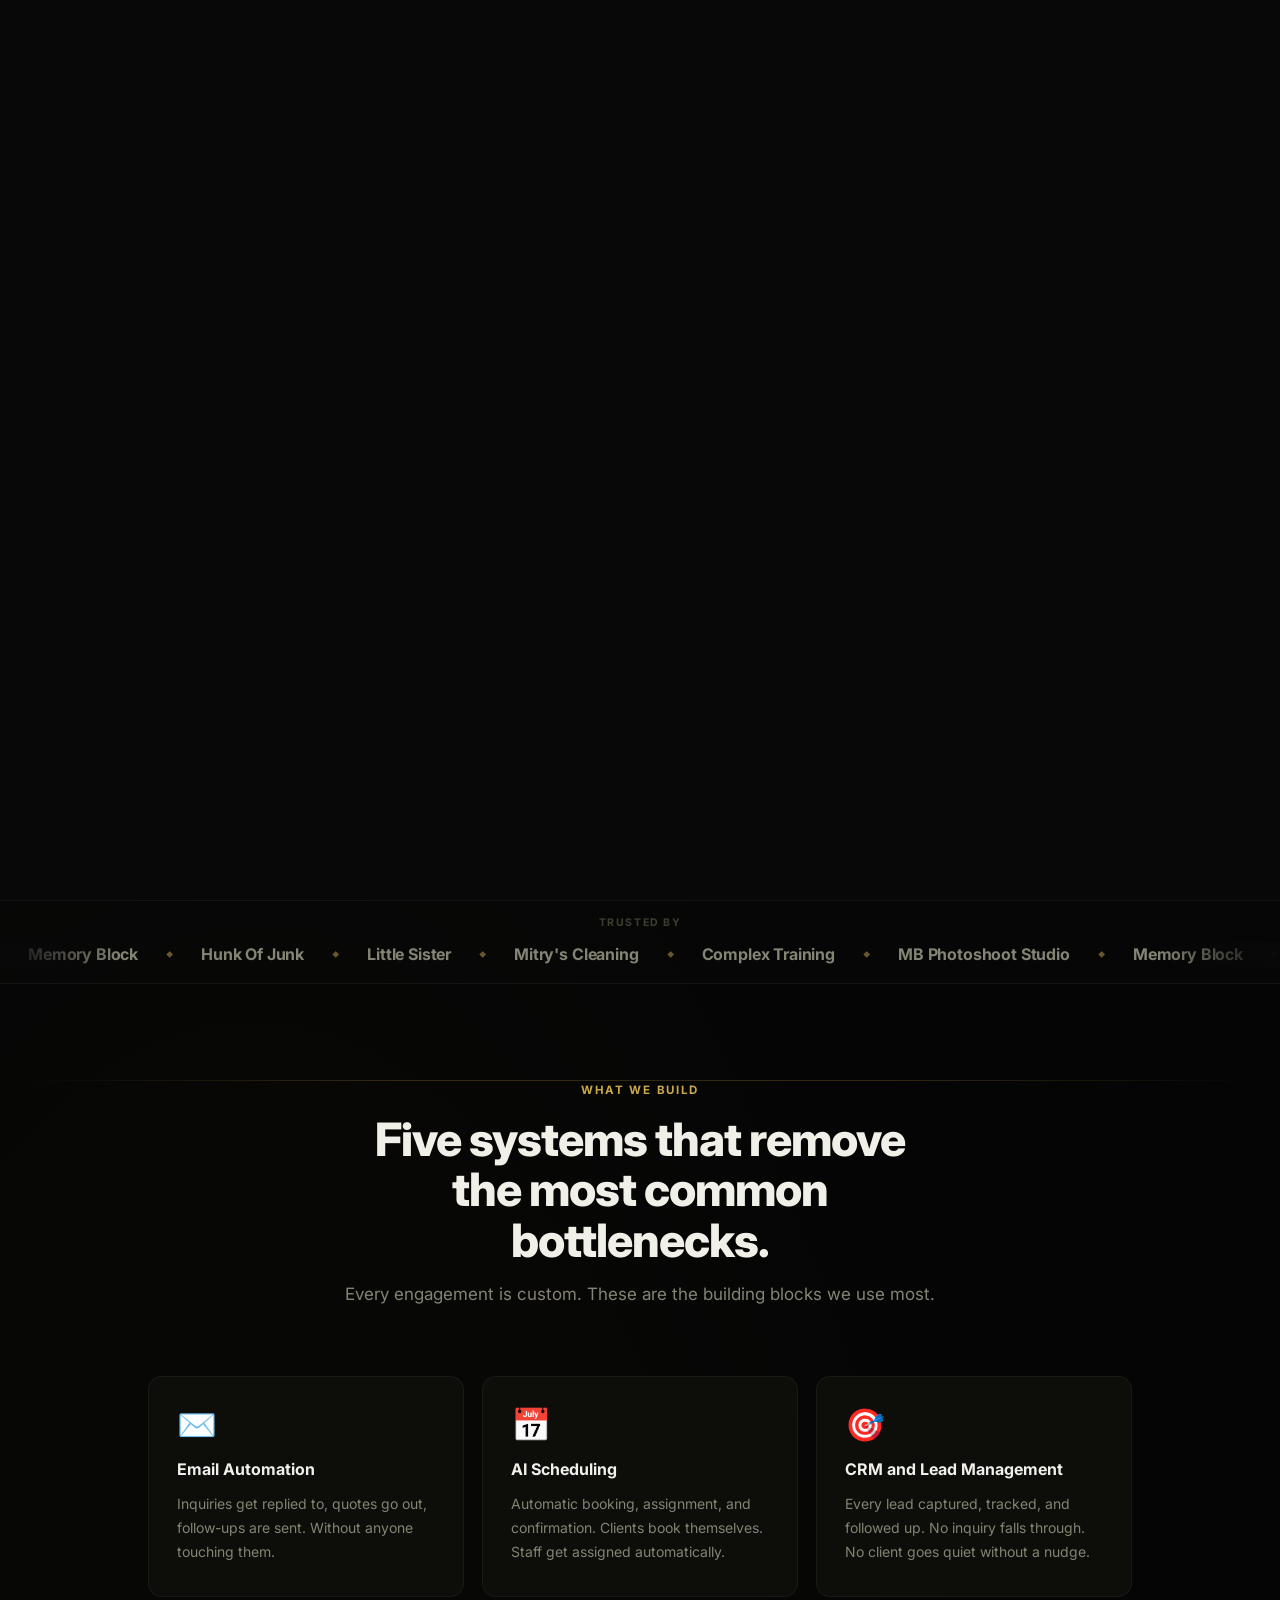
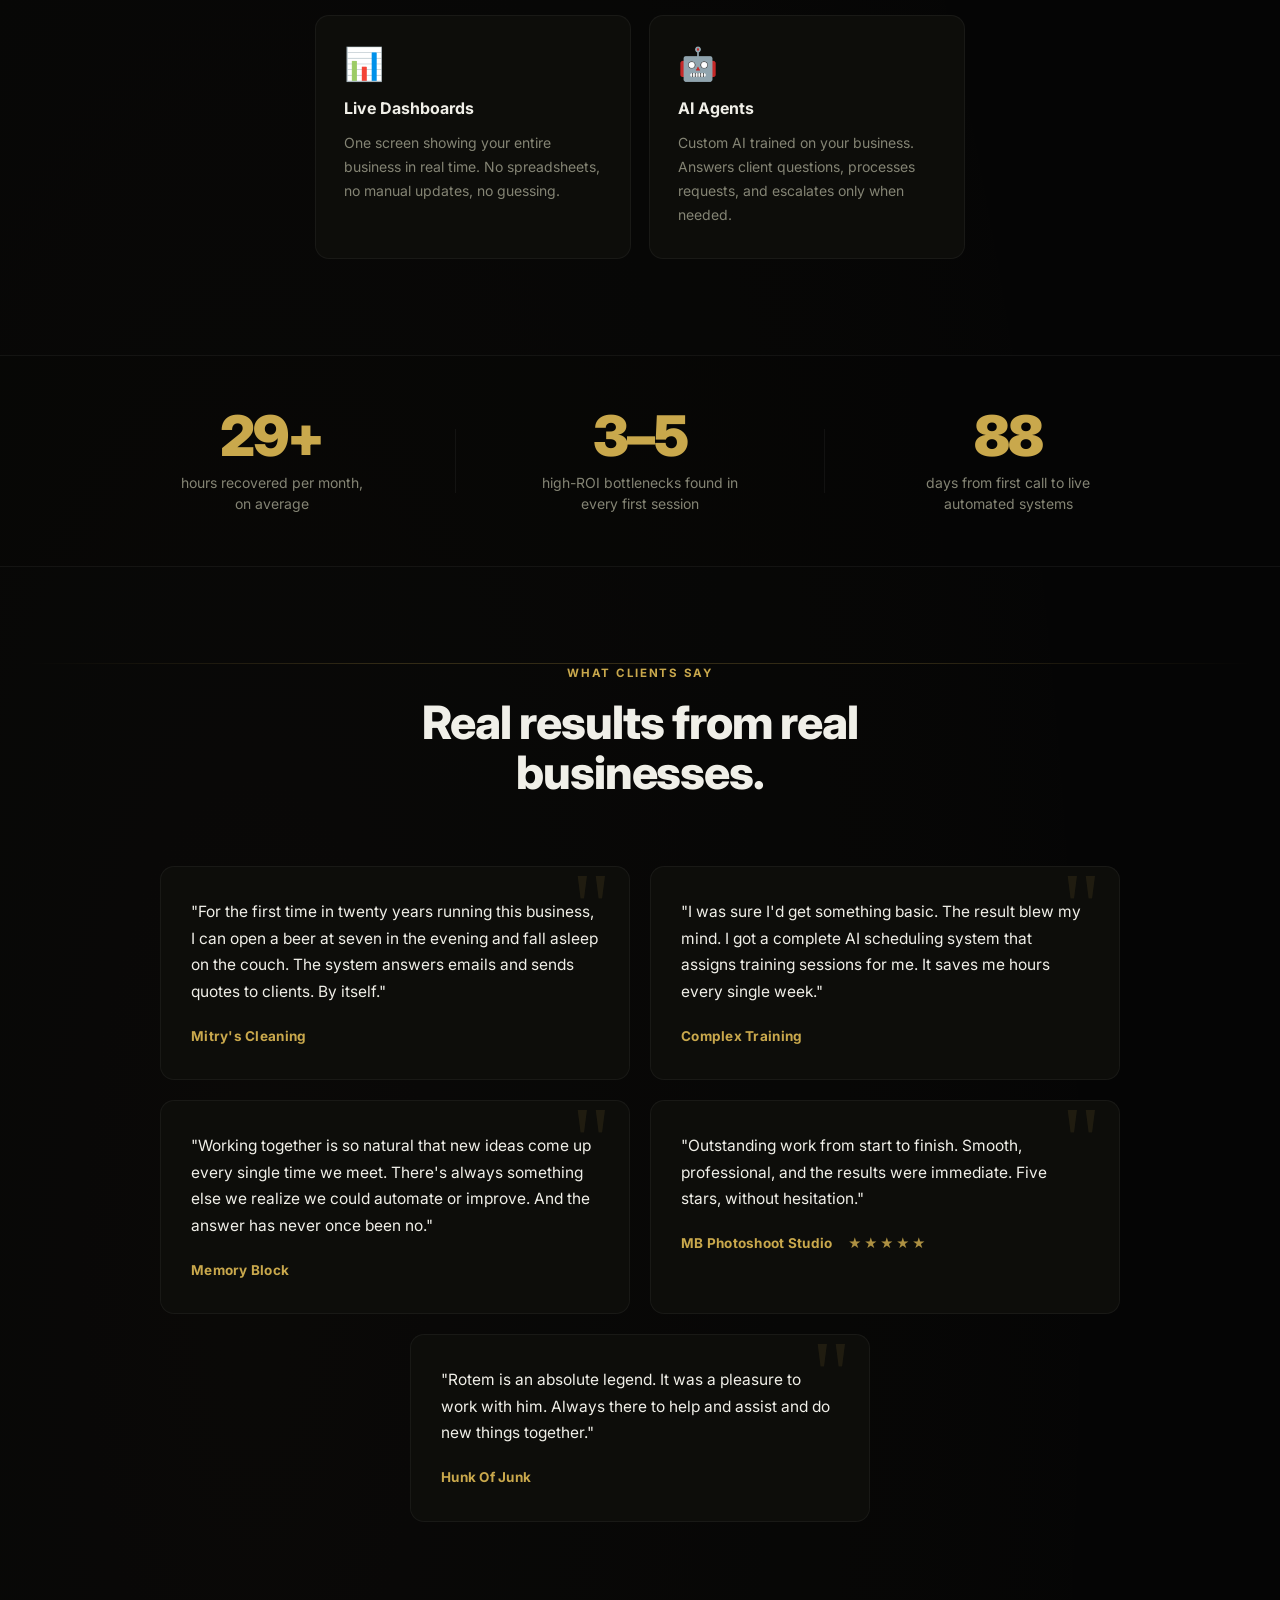
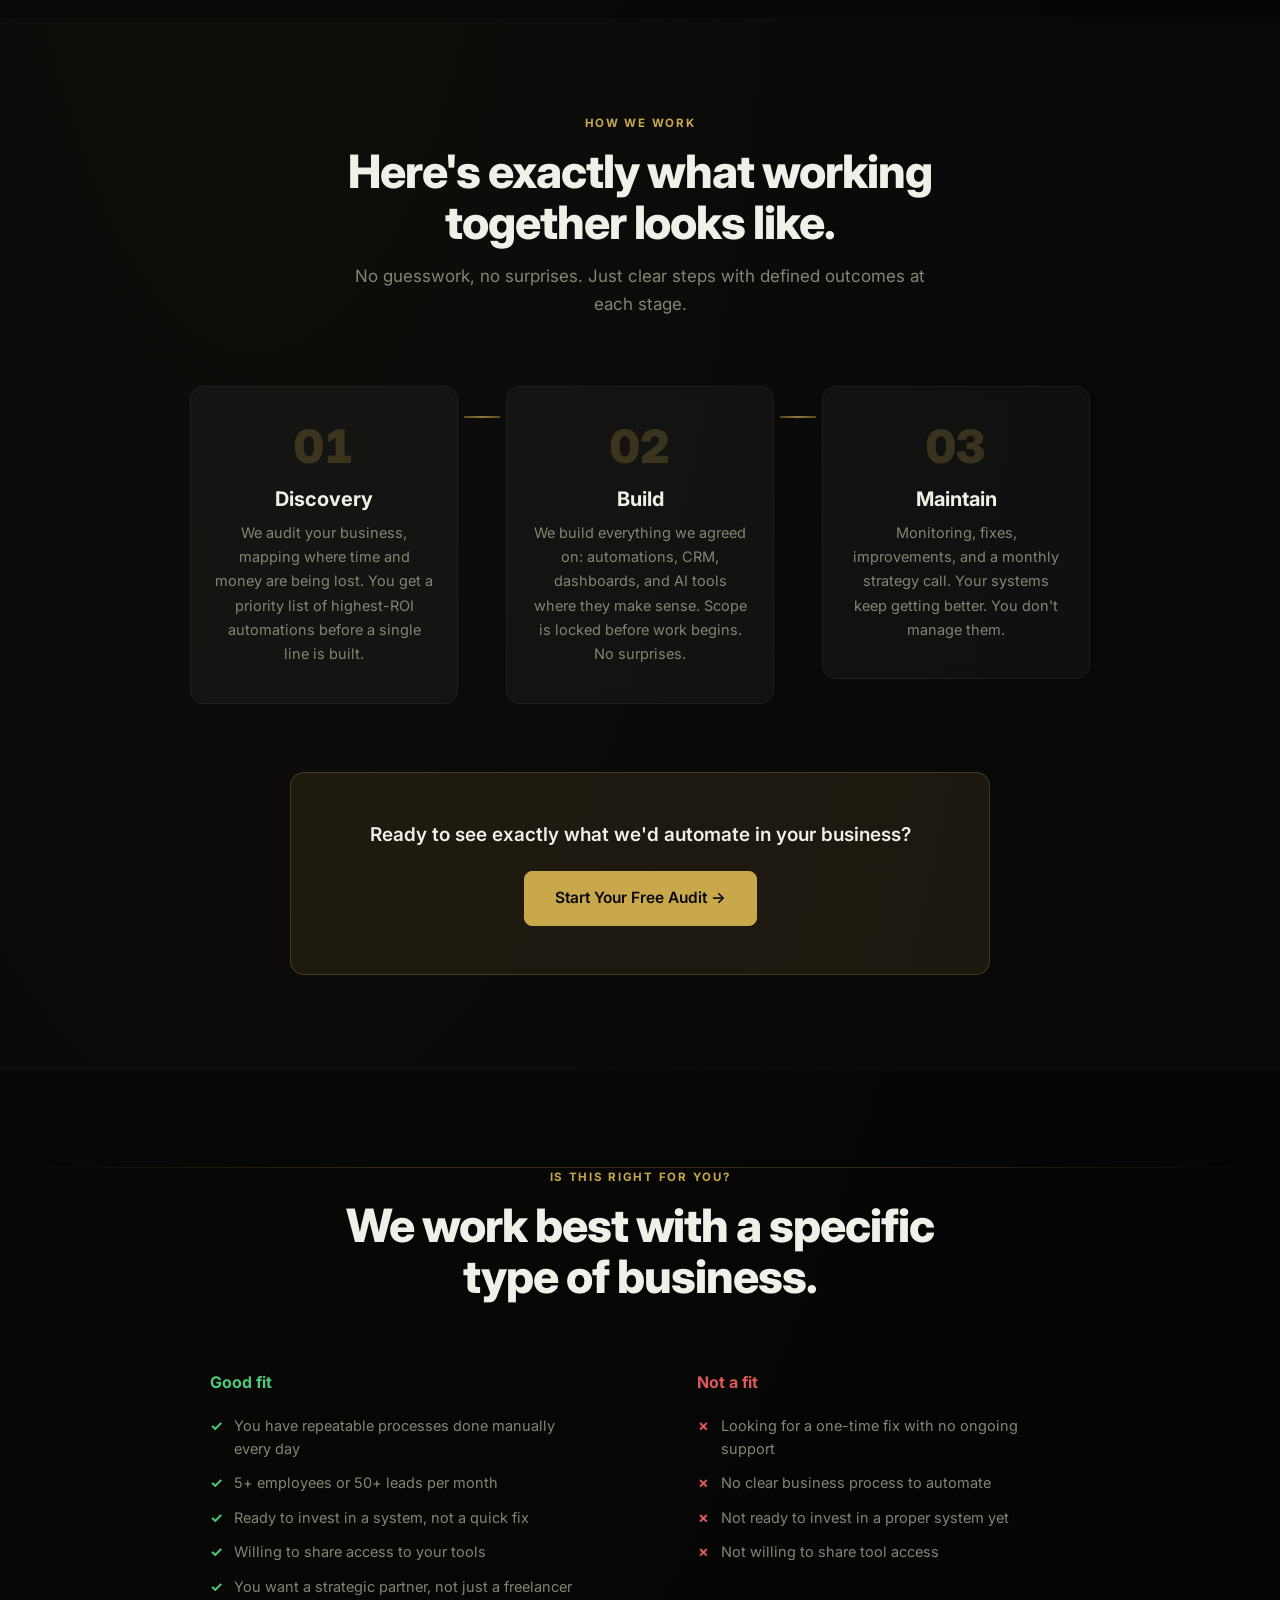
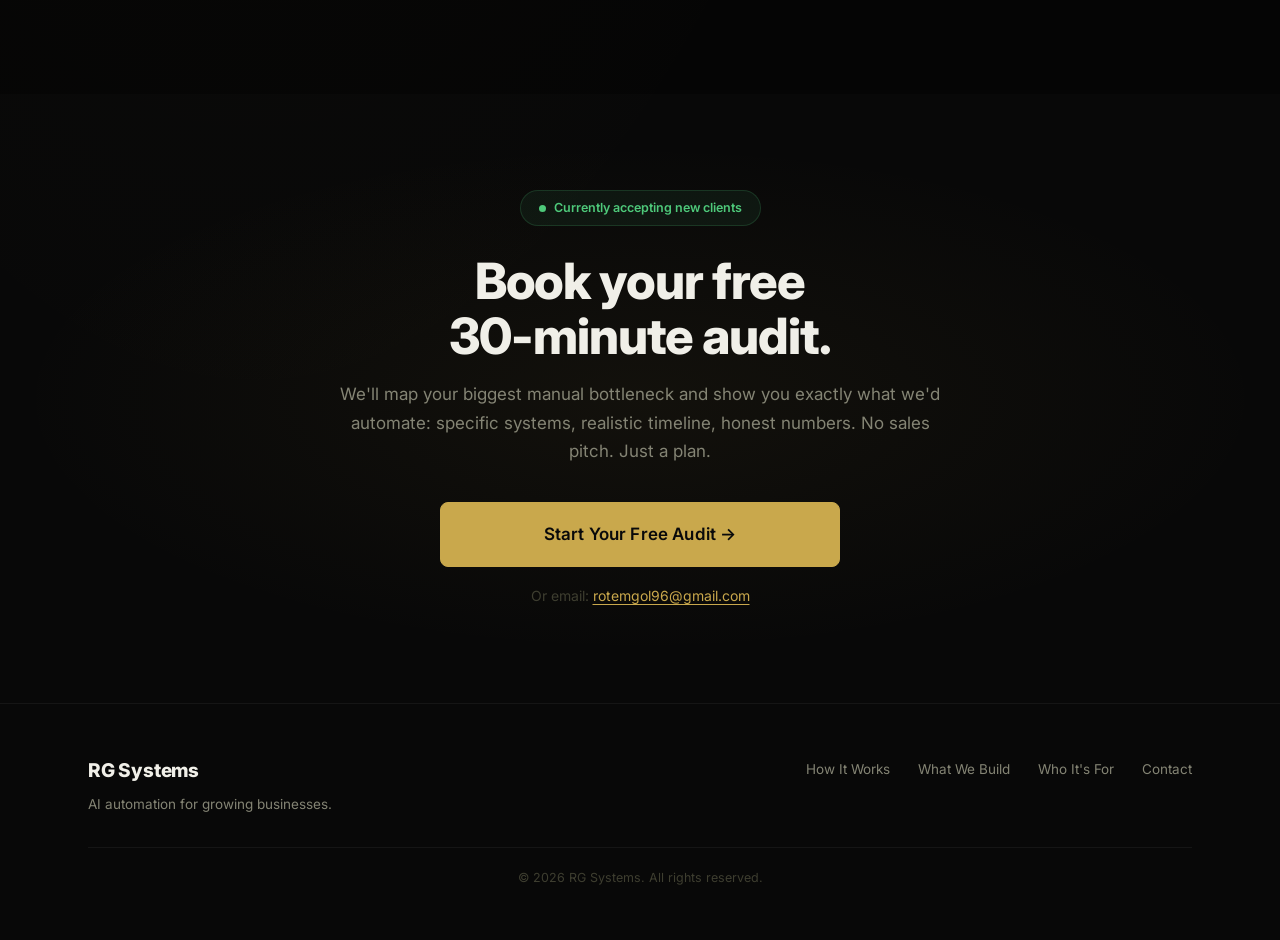
==== commit a7c7e5ce: "Rename video files to remove spaces, fix video paths" ====
--- a/index.html
+++ b/index.html
@@ -19,7 +19,7 @@
   <!-- ===================== INTRO ===================== -->
   <div id="intro-overlay">
     <video id="intro-video" autoplay muted playsinline preload="auto">
-      <source src="assets/Surfer_rides_wave_transforms_logo_202605291057.mp4" type="video/mp4">
+      <source src="assets/rg-intro.mp4" type="video/mp4">
     </video>
     <img id="intro-logo" src="assets/logo.png" alt="">
   </div>
--- a/css/styles.css
+++ b/css/styles.css
@@ -43,6 +43,7 @@
 body  {
   font-family: 'Inter', sans-serif;
   background: var(--bg);
+  background-image: radial-gradient(ellipse at 20% 50%, rgba(201,168,76,0.04) 0%, transparent 60%);
   color: var(--text);
   line-height: 1.6;
   overflow-x: hidden;
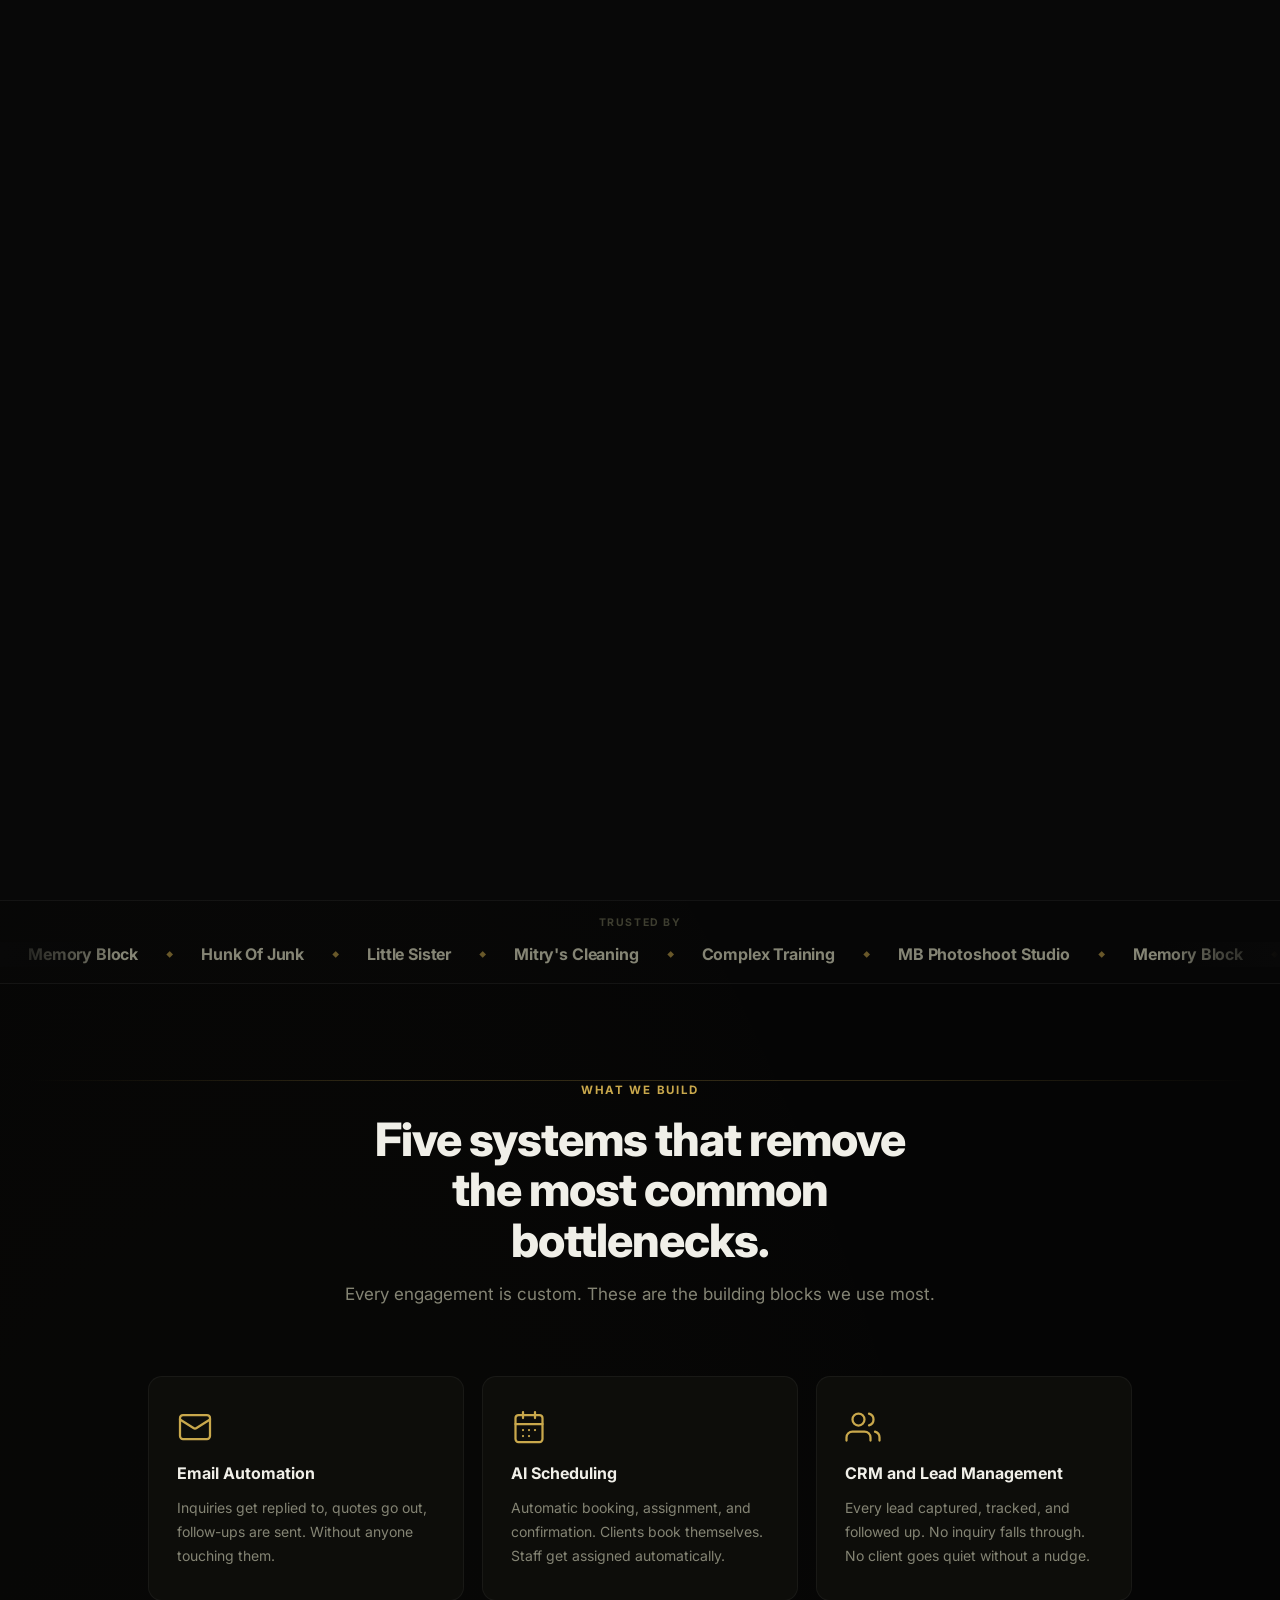
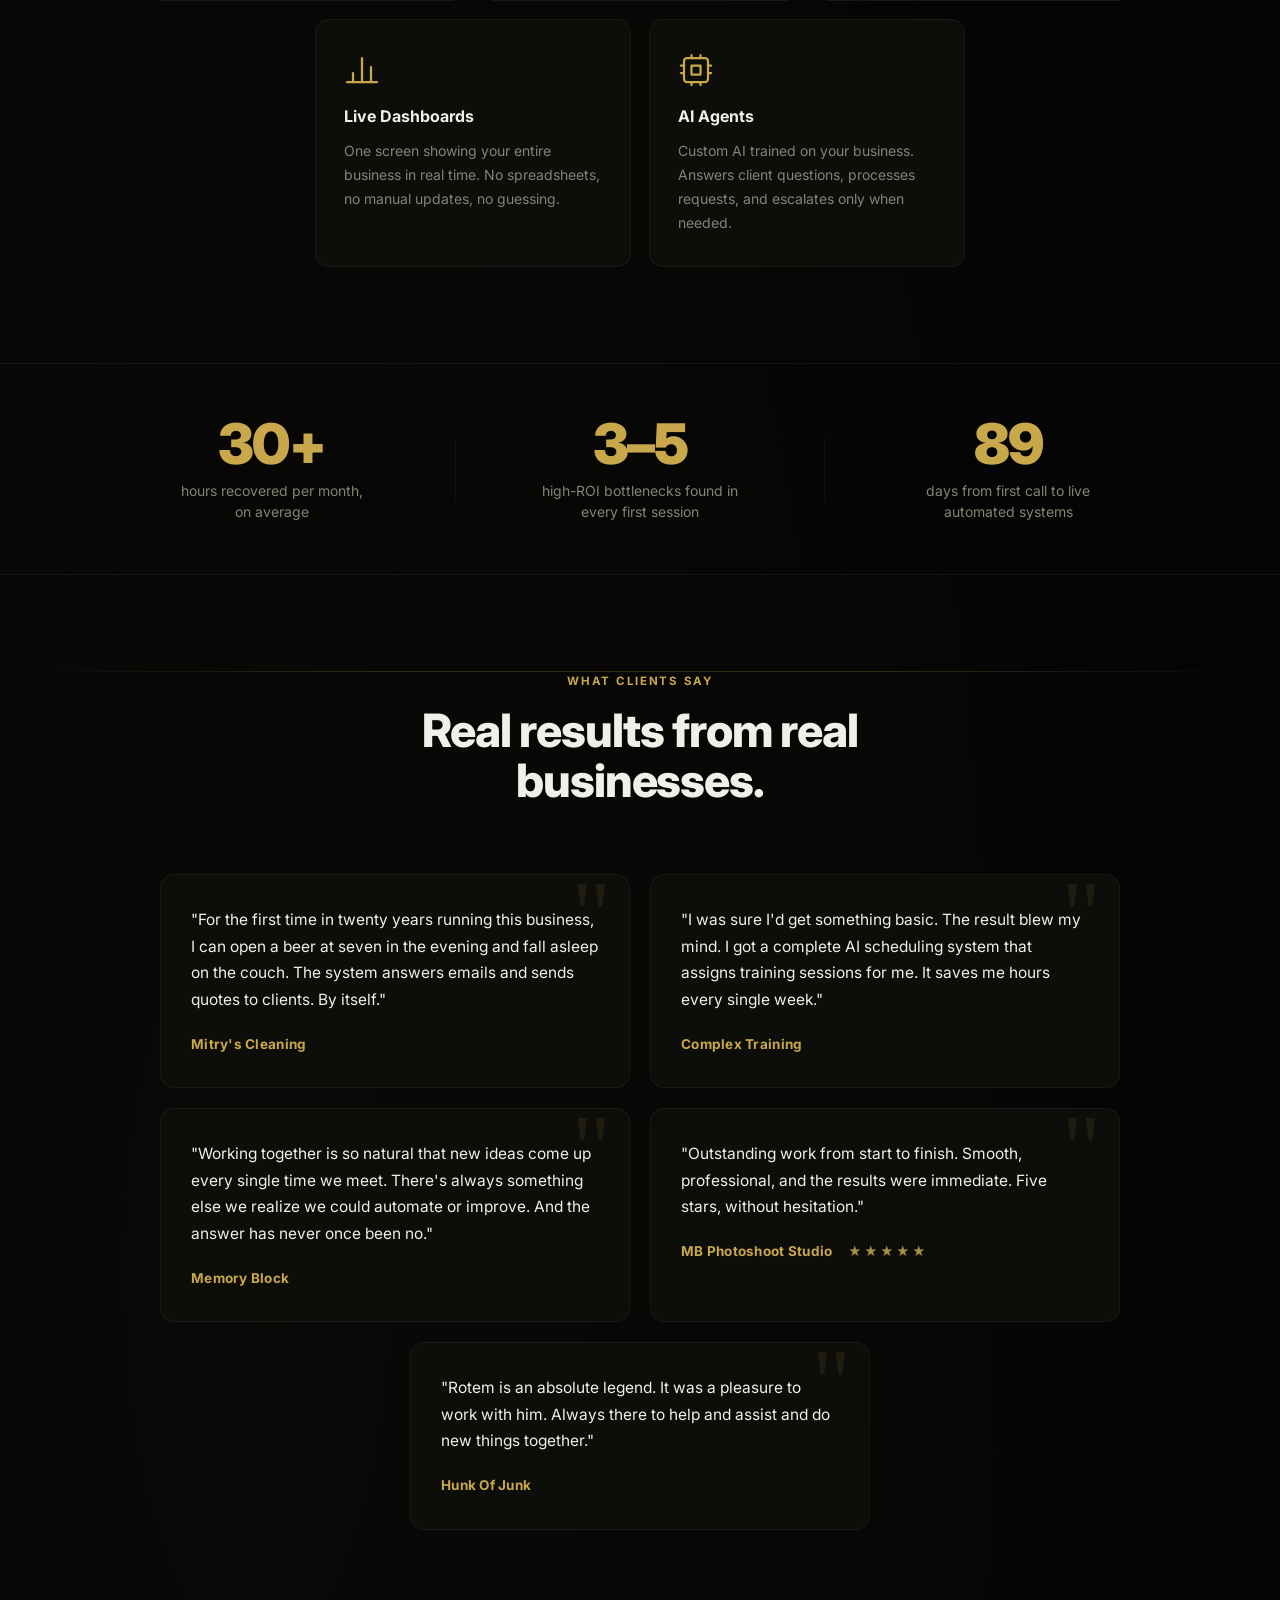
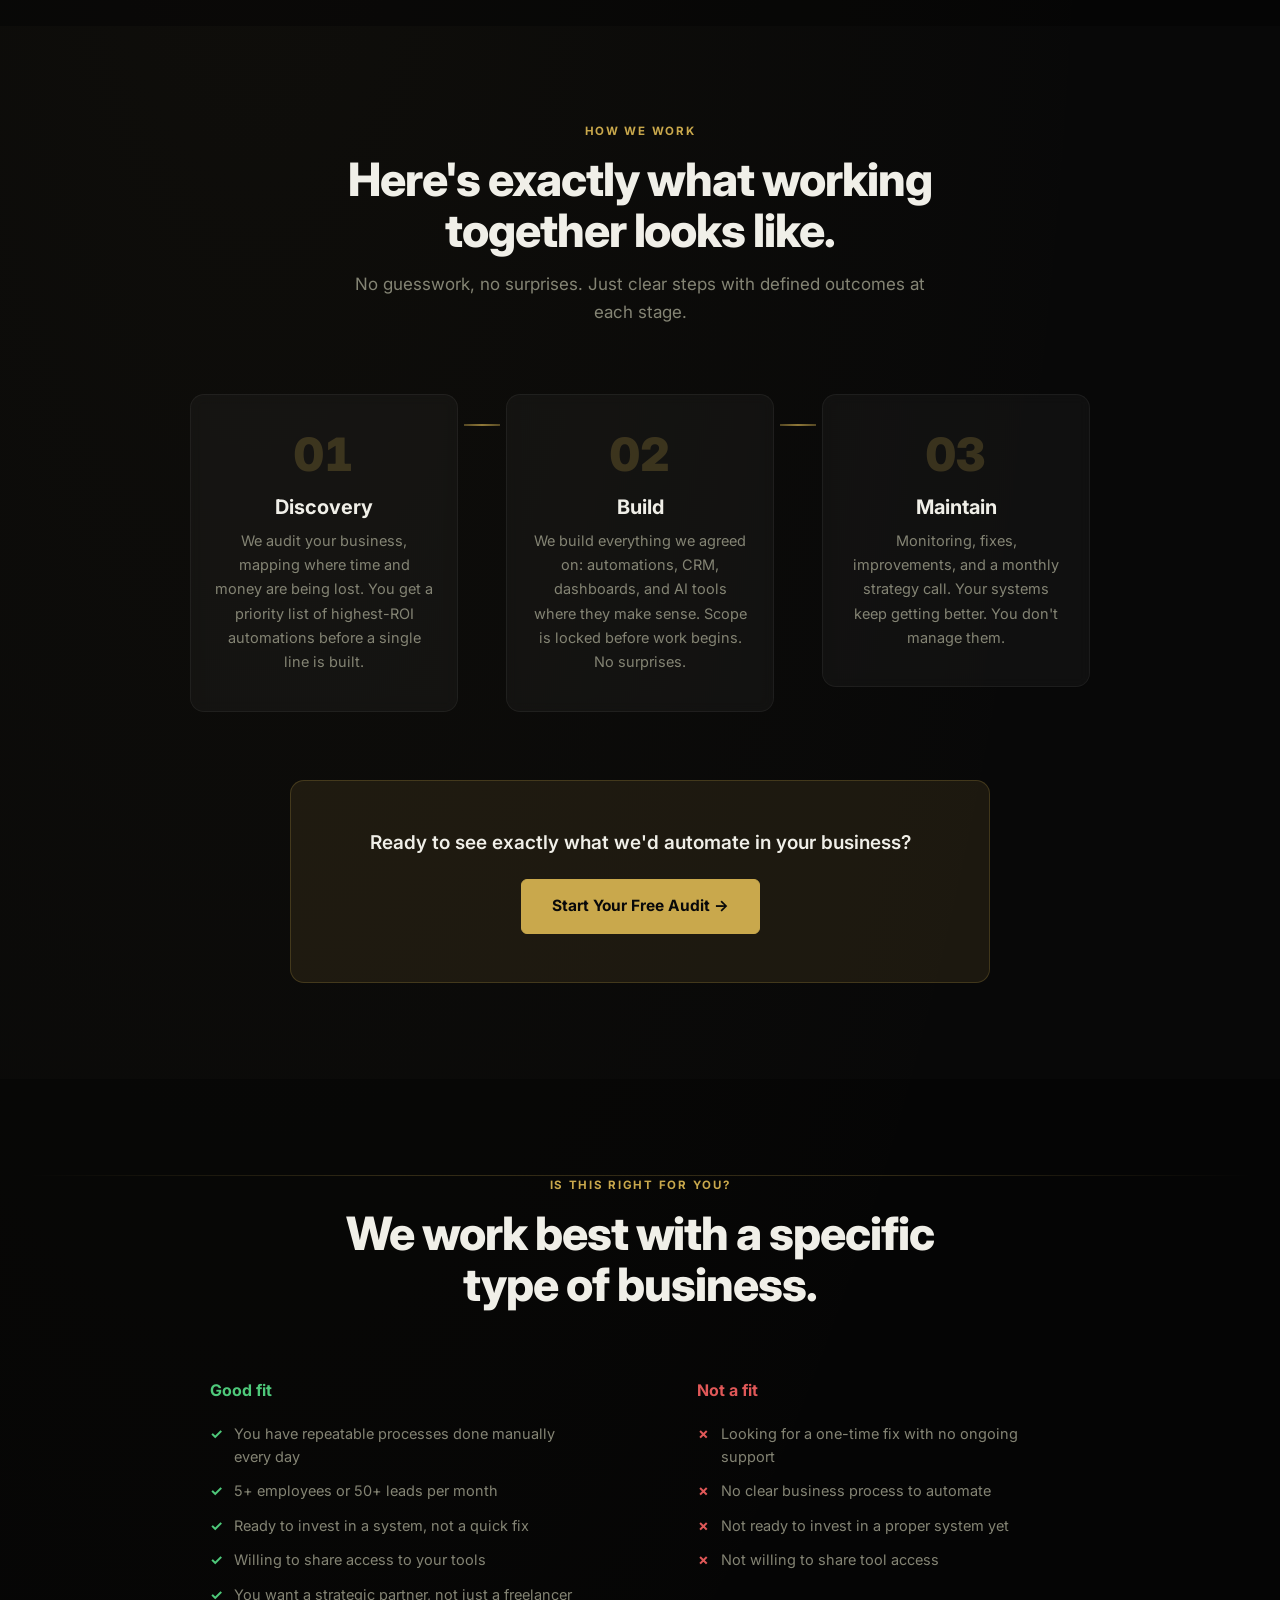
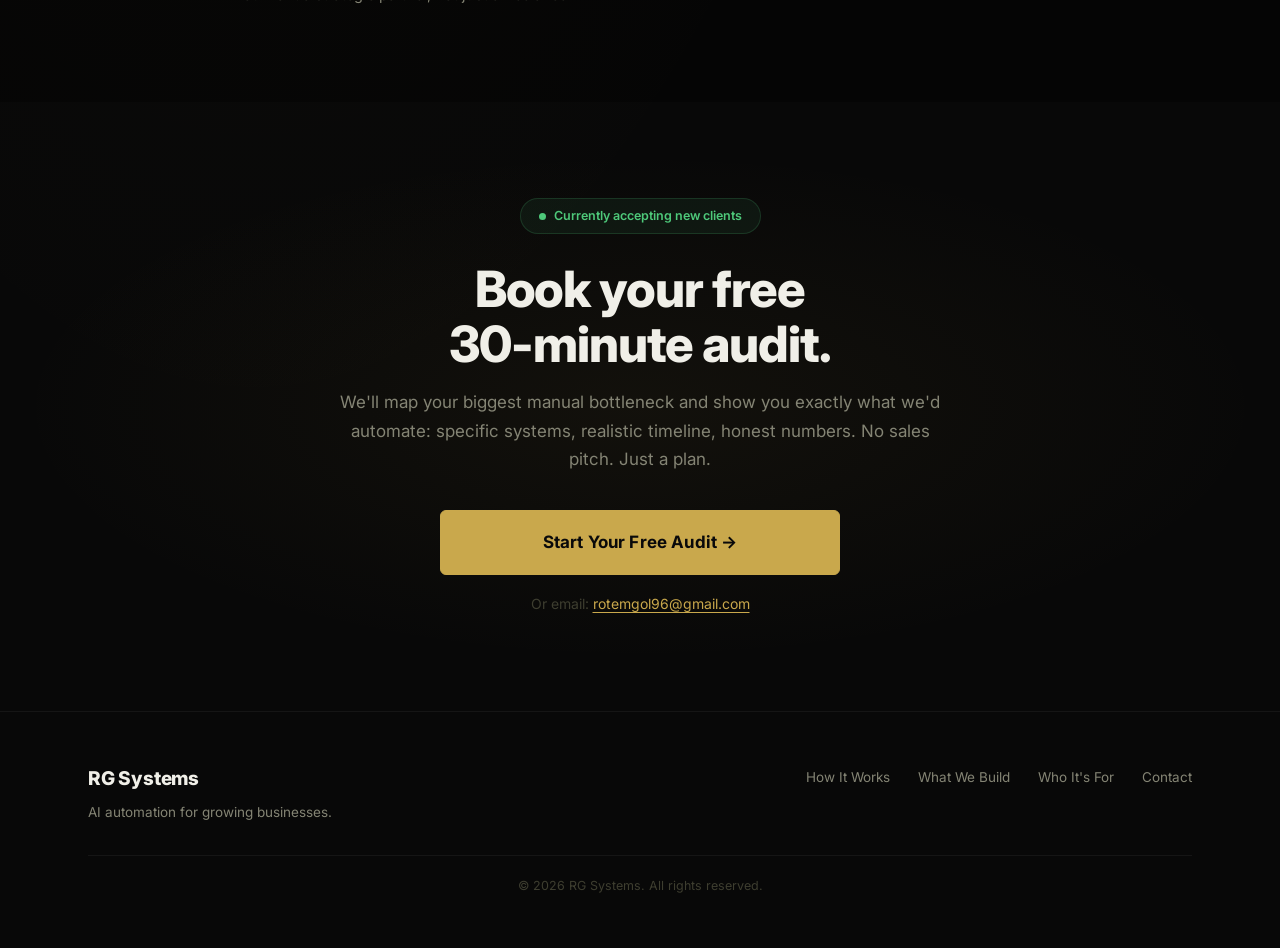
==== commit 6b024b85: "Improve website UI: SVG icons, shorter audit form, light mode, brand-compliant buttons - Replace emo" ====
--- a/index.html
+++ b/index.html
@@ -39,7 +39,7 @@
         <a href="#services">What We Build</a>
         <a href="#qualify">Who It's For</a>
         <button class="theme-toggle" id="theme-toggle" aria-label="Toggle light/dark mode">
-          <!-- Sun — visible in dark mode (click to go light) -->
+          <!-- Sun: visible in dark mode (click to go light) -->
           <svg class="icon-sun" width="18" height="18" viewBox="0 0 24 24" fill="none" stroke="currentColor" stroke-width="2" stroke-linecap="round" stroke-linejoin="round" aria-hidden="true">
             <circle cx="12" cy="12" r="5"/>
             <line x1="12" y1="1" x2="12" y2="3"/><line x1="12" y1="21" x2="12" y2="23"/>
@@ -47,7 +47,7 @@
             <line x1="1" y1="12" x2="3" y2="12"/><line x1="21" y1="12" x2="23" y2="12"/>
             <line x1="4.22" y1="19.78" x2="5.64" y2="18.36"/><line x1="18.36" y1="5.64" x2="19.78" y2="4.22"/>
           </svg>
-          <!-- Moon — visible in light mode (click to go dark) -->
+          <!-- Moon: visible in light mode (click to go dark) -->
           <svg class="icon-moon" width="18" height="18" viewBox="0 0 24 24" fill="none" stroke="currentColor" stroke-width="2" stroke-linecap="round" stroke-linejoin="round" aria-hidden="true">
             <path d="M21 12.79A9 9 0 1 1 11.21 3 7 7 0 0 0 21 12.79z"/>
           </svg>
@@ -131,31 +131,31 @@
       <div class="services-grid">
 
         <div class="service-card reveal">
-          <div class="service-icon">✉️</div>
+          <div class="service-icon"><svg width="36" height="36" viewBox="0 0 24 24" fill="none" stroke="currentColor" stroke-width="1.5" stroke-linecap="round" stroke-linejoin="round"><rect x="2" y="4" width="20" height="16" rx="2"/><path d="m22 7-8.97 5.7a1.94 1.94 0 0 1-2.06 0L2 7"/></svg></div>
           <h3>Email Automation</h3>
           <p>Inquiries get replied to, quotes go out, follow-ups are sent. Without anyone touching them.</p>
         </div>
 
         <div class="service-card reveal" style="transition-delay:0.05s">
-          <div class="service-icon">📅</div>
+          <div class="service-icon"><svg width="36" height="36" viewBox="0 0 24 24" fill="none" stroke="currentColor" stroke-width="1.5" stroke-linecap="round" stroke-linejoin="round"><rect x="3" y="4" width="18" height="18" rx="2"/><line x1="16" y1="2" x2="16" y2="6"/><line x1="8" y1="2" x2="8" y2="6"/><line x1="3" y1="10" x2="21" y2="10"/><line x1="8" y1="14" x2="8" y2="14"/><line x1="12" y1="14" x2="12" y2="14"/><line x1="16" y1="14" x2="16" y2="14"/><line x1="8" y1="18" x2="8" y2="18"/><line x1="12" y1="18" x2="12" y2="18"/></svg></div>
           <h3>AI Scheduling</h3>
           <p>Automatic booking, assignment, and confirmation. Clients book themselves. Staff get assigned automatically.</p>
         </div>
 
         <div class="service-card reveal" style="transition-delay:0.1s">
-          <div class="service-icon">🎯</div>
+          <div class="service-icon"><svg width="36" height="36" viewBox="0 0 24 24" fill="none" stroke="currentColor" stroke-width="1.5" stroke-linecap="round" stroke-linejoin="round"><path d="M17 21v-2a4 4 0 0 0-4-4H5a4 4 0 0 0-4 4v2"/><circle cx="9" cy="7" r="4"/><path d="M23 21v-2a4 4 0 0 0-3-3.87"/><path d="M16 3.13a4 4 0 0 1 0 7.75"/></svg></div>
           <h3>CRM and Lead Management</h3>
           <p>Every lead captured, tracked, and followed up. No inquiry falls through. No client goes quiet without a nudge.</p>
         </div>
 
         <div class="service-card reveal" style="transition-delay:0.15s">
-          <div class="service-icon">📊</div>
+          <div class="service-icon"><svg width="36" height="36" viewBox="0 0 24 24" fill="none" stroke="currentColor" stroke-width="1.5" stroke-linecap="round" stroke-linejoin="round"><line x1="18" y1="20" x2="18" y2="10"/><line x1="12" y1="20" x2="12" y2="4"/><line x1="6" y1="20" x2="6" y2="14"/><line x1="2" y1="20" x2="22" y2="20"/></svg></div>
           <h3>Live Dashboards</h3>
           <p>One screen showing your entire business in real time. No spreadsheets, no manual updates, no guessing.</p>
         </div>
 
         <div class="service-card reveal" style="transition-delay:0.2s">
-          <div class="service-icon">🤖</div>
+          <div class="service-icon"><svg width="36" height="36" viewBox="0 0 24 24" fill="none" stroke="currentColor" stroke-width="1.5" stroke-linecap="round" stroke-linejoin="round"><rect x="4" y="4" width="16" height="16" rx="2"/><rect x="9" y="9" width="6" height="6"/><line x1="9" y1="2" x2="9" y2="4"/><line x1="15" y1="2" x2="15" y2="4"/><line x1="9" y1="20" x2="9" y2="22"/><line x1="15" y1="20" x2="15" y2="22"/><line x1="20" y1="9" x2="22" y2="9"/><line x1="20" y1="14" x2="22" y2="14"/><line x1="2" y1="9" x2="4" y2="9"/><line x1="2" y1="14" x2="4" y2="14"/></svg></div>
           <h3>AI Agents</h3>
           <p>Custom AI trained on your business. Answers client questions, processes requests, and escalates only when needed.</p>
         </div>
--- a/css/styles.css
+++ b/css/styles.css
@@ -113,8 +113,8 @@
   align-items: center;
   justify-content: center;
   font-family: 'Inter', sans-serif;
-  font-weight: 600;
-  border-radius: var(--radius-sm);
+  font-weight: 700;
+  border-radius: 6px;
   cursor: pointer;
   transition: background 0.18s, border-color 0.18s, color 0.18s, transform 0.15s;
   border: 1px solid transparent;
@@ -126,13 +126,18 @@
 .btn-xl  { padding: 18px 44px; font-size: 17px; }
 .btn-full { width: 100%; text-align: center; }
 
+/* Dark mode: bright gold bg + dark text (legible on dark canvas) */
 .btn-primary { background: var(--gold); color: #09090a; border-color: var(--gold); }
 .btn-primary:hover { background: var(--gold-light); border-color: var(--gold-light); transform: translateY(-1px); }
 
+/* Light mode: Button Gold (#5C4A0E) + white text per brand guidelines */
+[data-theme="light"] .btn-primary { background: #5C4A0E; color: #ffffff; border-color: #5C4A0E; }
+[data-theme="light"] .btn-primary:hover { background: #4a3a08; border-color: #4a3a08; }
+
 .btn-ghost { background: transparent; color: var(--text); border-color: rgba(255,255,255,0.12); }
 .btn-ghost:hover { border-color: var(--gold-border-s); color: var(--gold); }
-[data-theme="light"] .btn-ghost { border-color: rgba(0,0,0,0.15); }
-[data-theme="light"] .btn-ghost:hover { border-color: var(--gold-border-s); }
+[data-theme="light"] .btn-ghost { border-color: #EDE5D5; color: #6B6355; }
+[data-theme="light"] .btn-ghost:hover { border-color: var(--gold-border-s); color: var(--gold); }
 
 .btn-outline { background: transparent; color: var(--gold); border-color: var(--gold-border); }
 .btn-outline:hover { background: var(--gold-dim); border-color: var(--gold); }
@@ -394,9 +399,10 @@
 }
 
 .service-icon {
-  font-size: 32px;
   margin-bottom: 16px;
-  line-height: 1;
+  color: var(--gold);
+  display: flex;
+  align-items: center;
 }
 
 .service-card h3 {
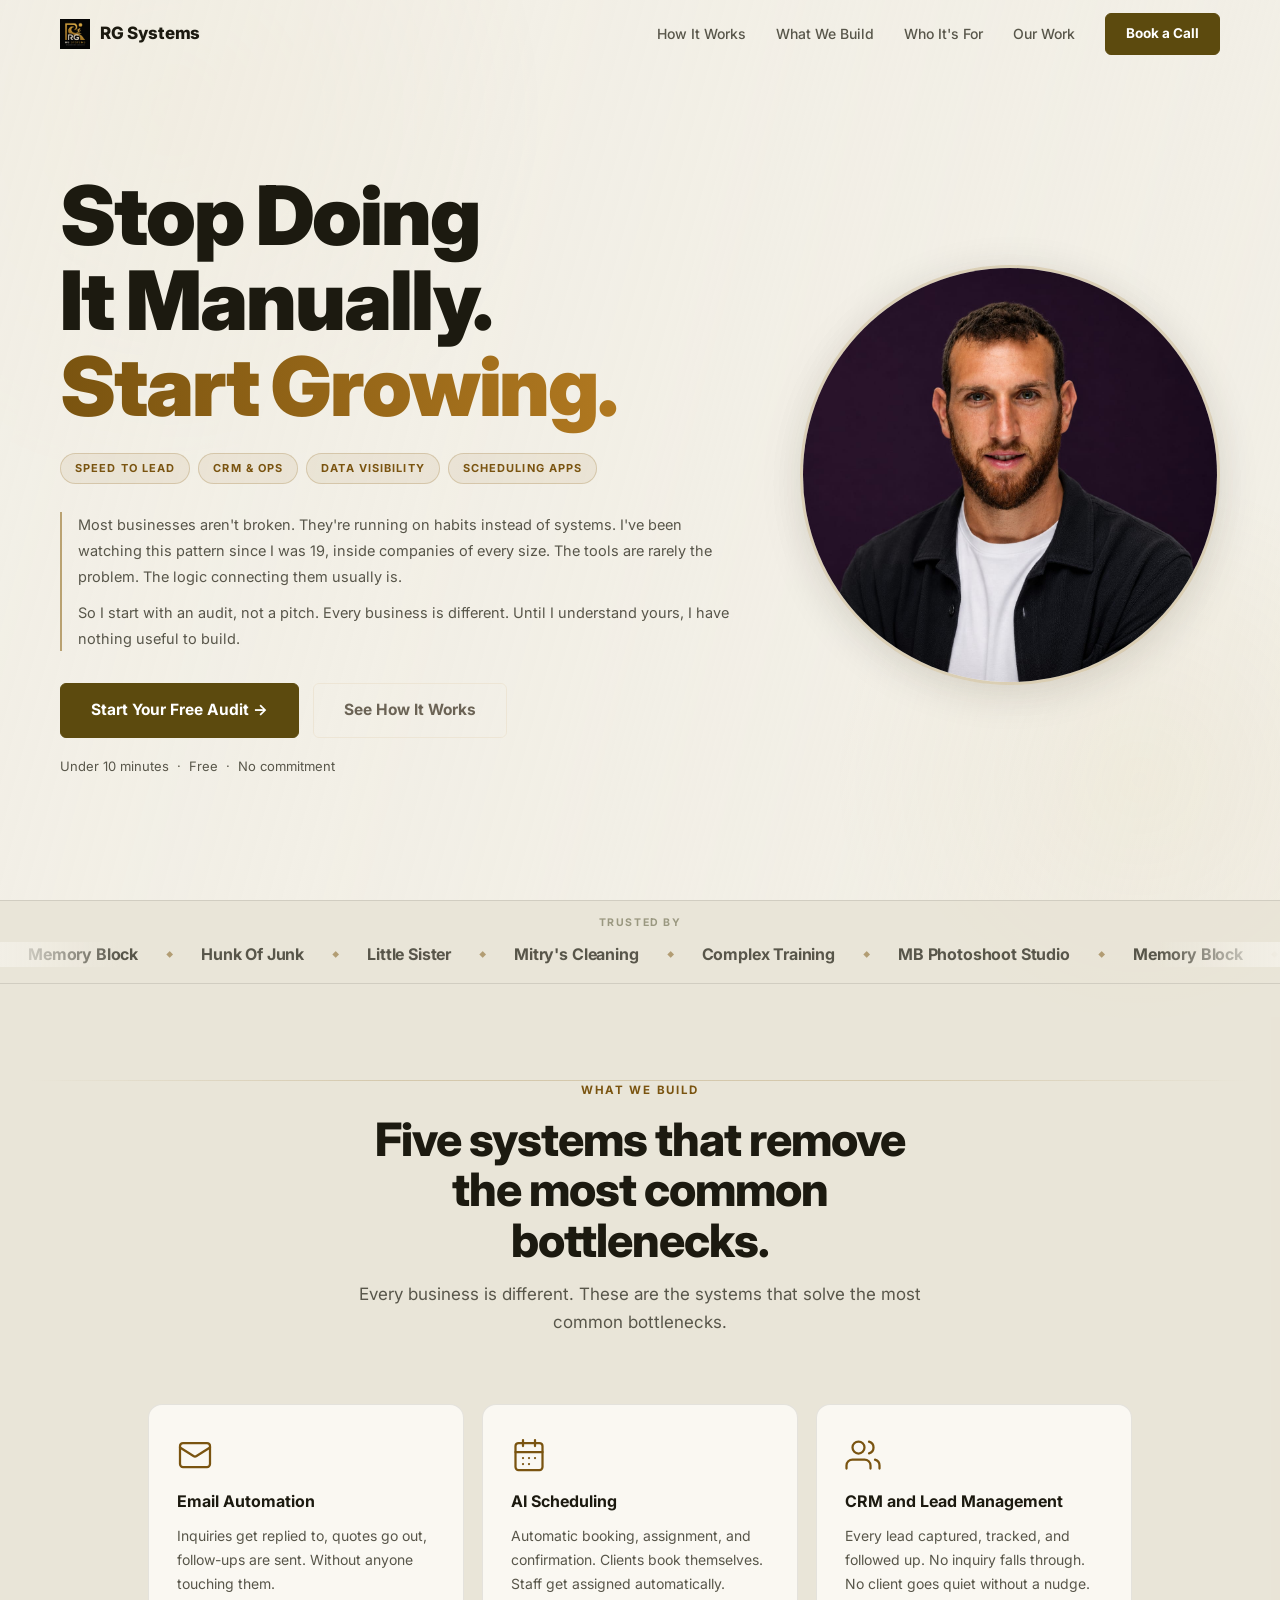
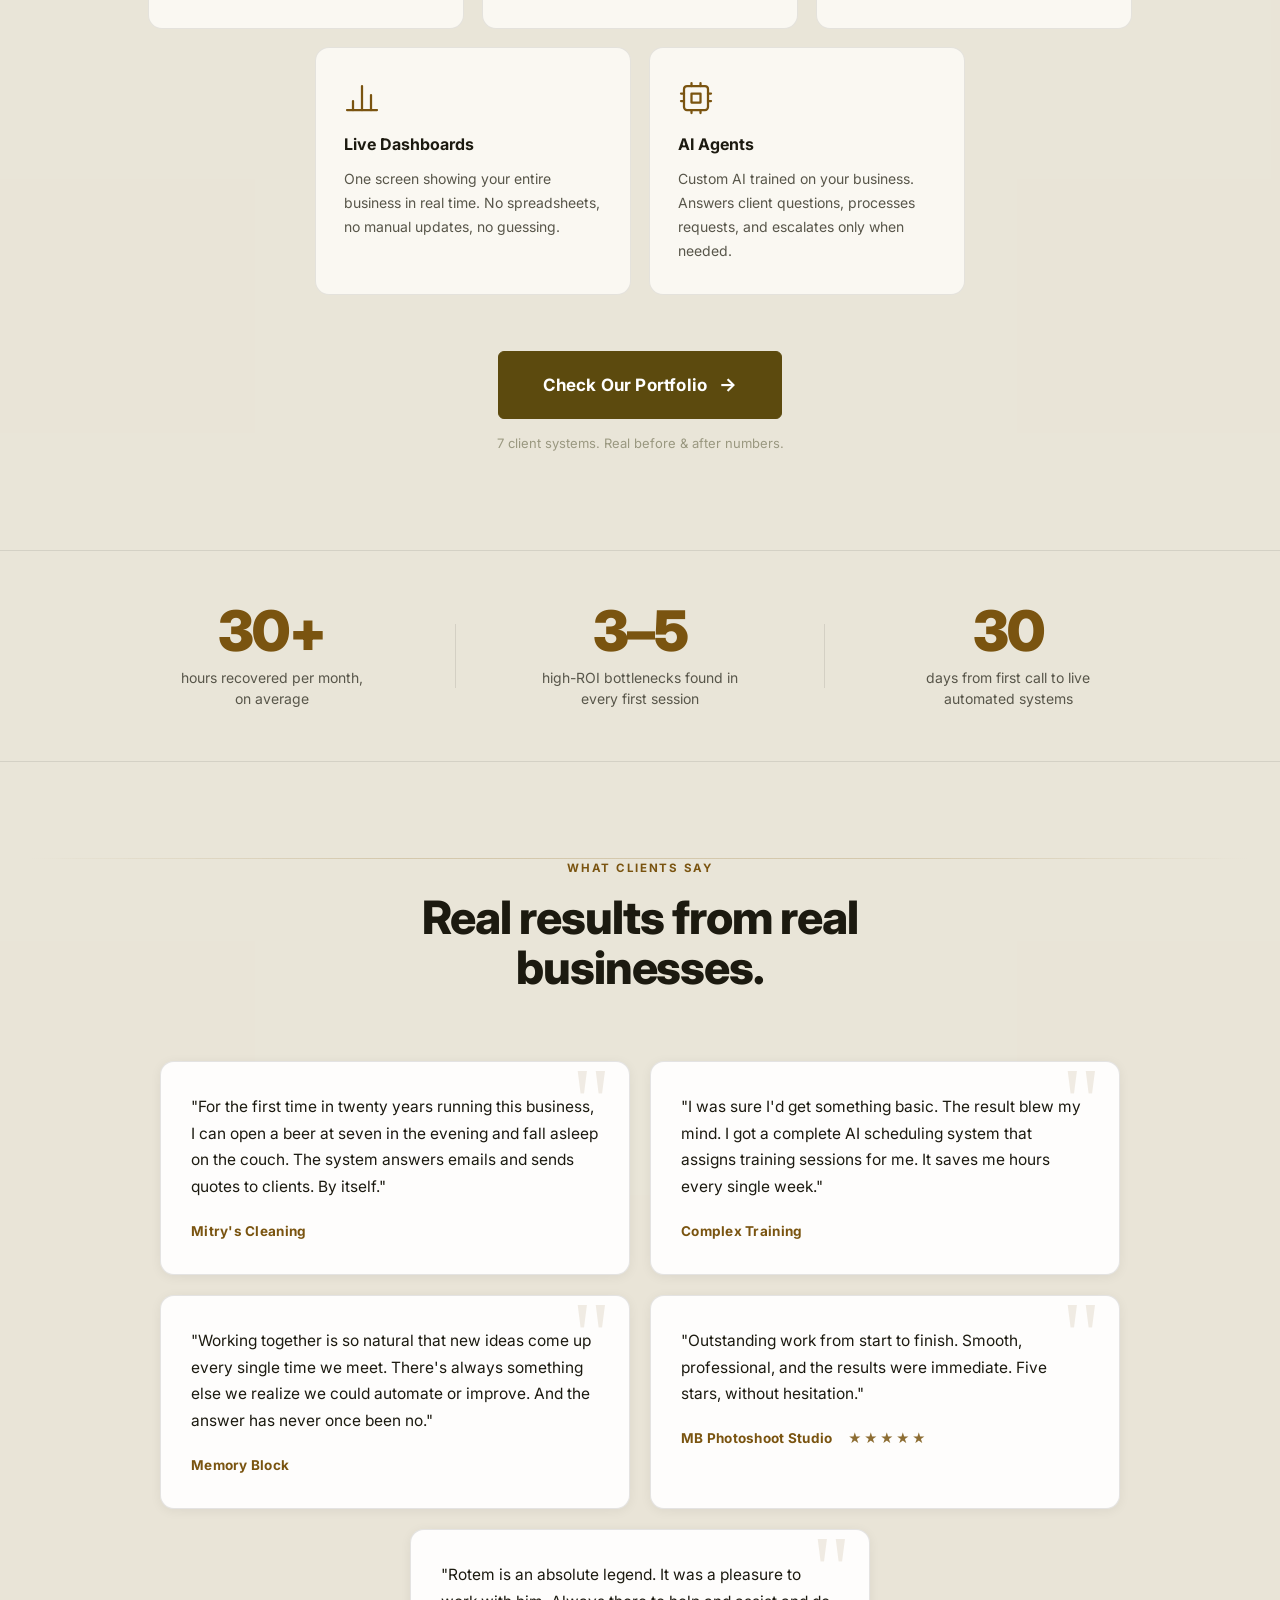
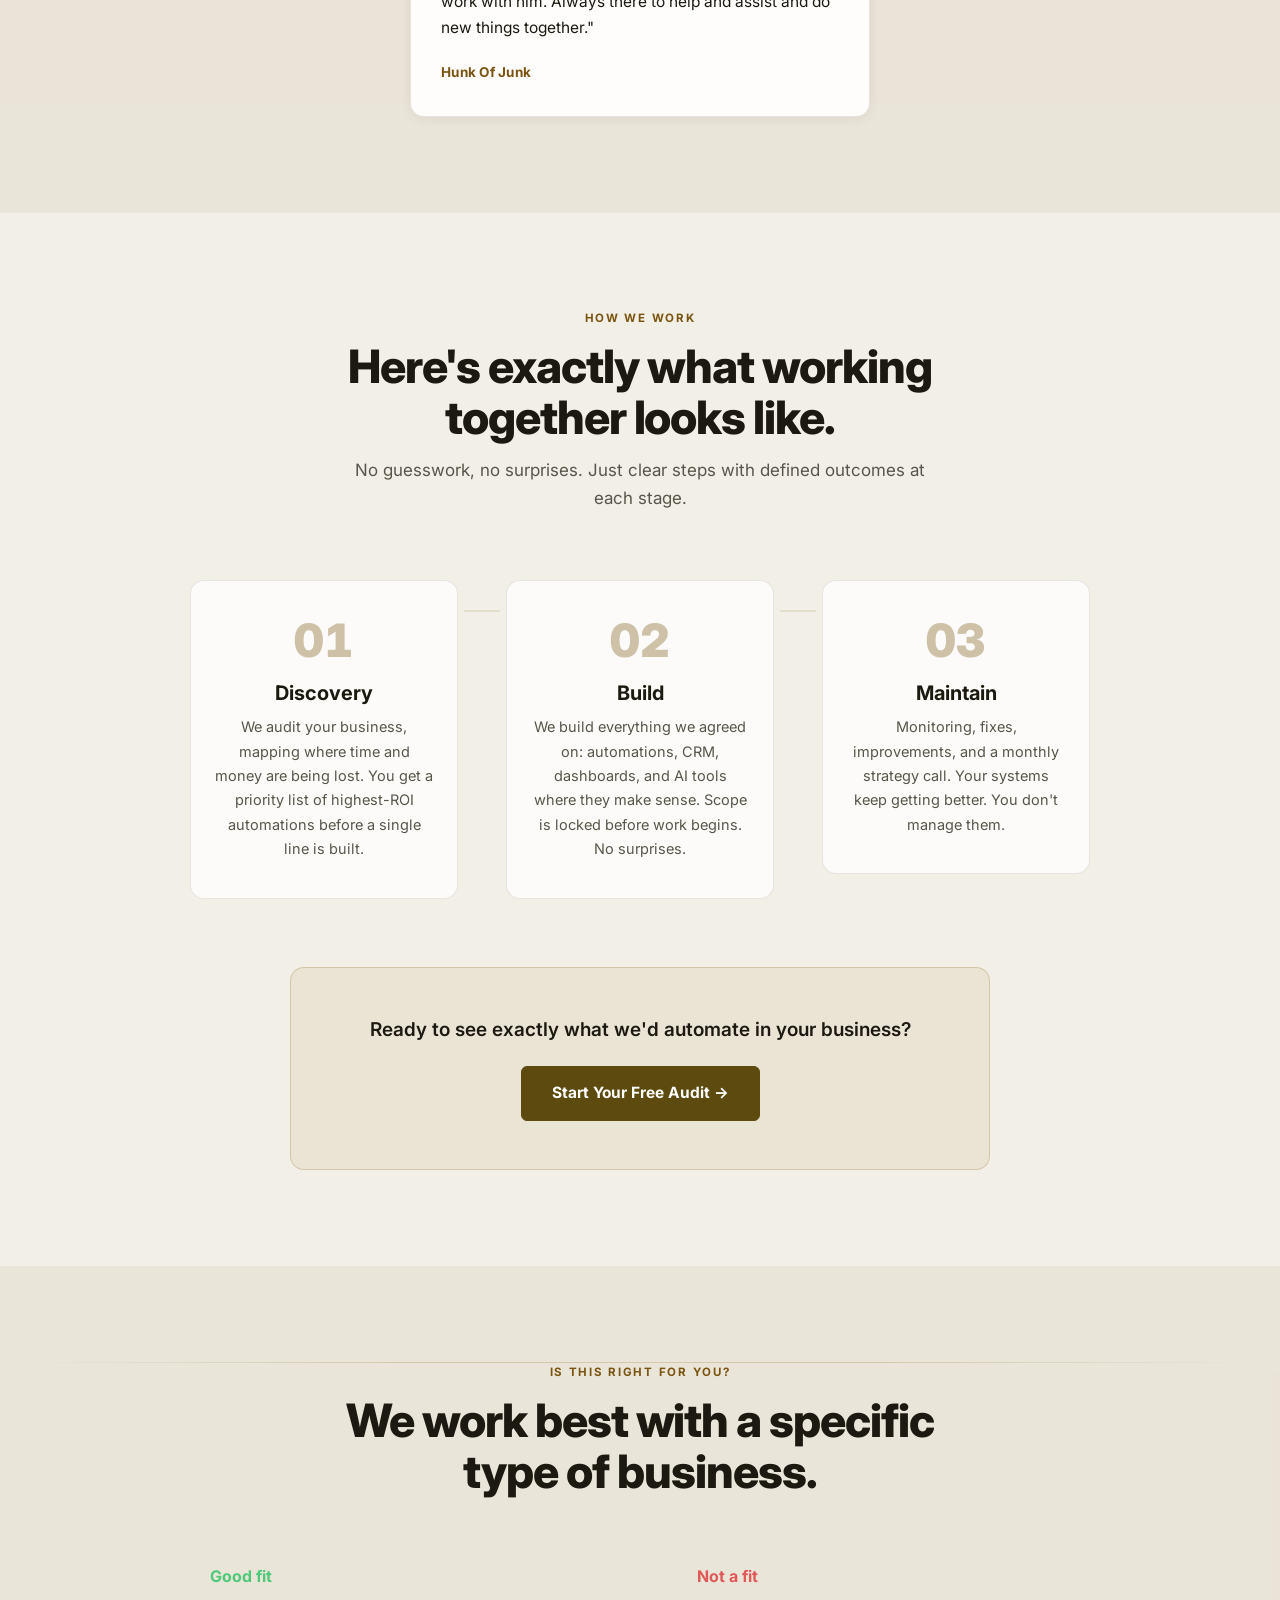
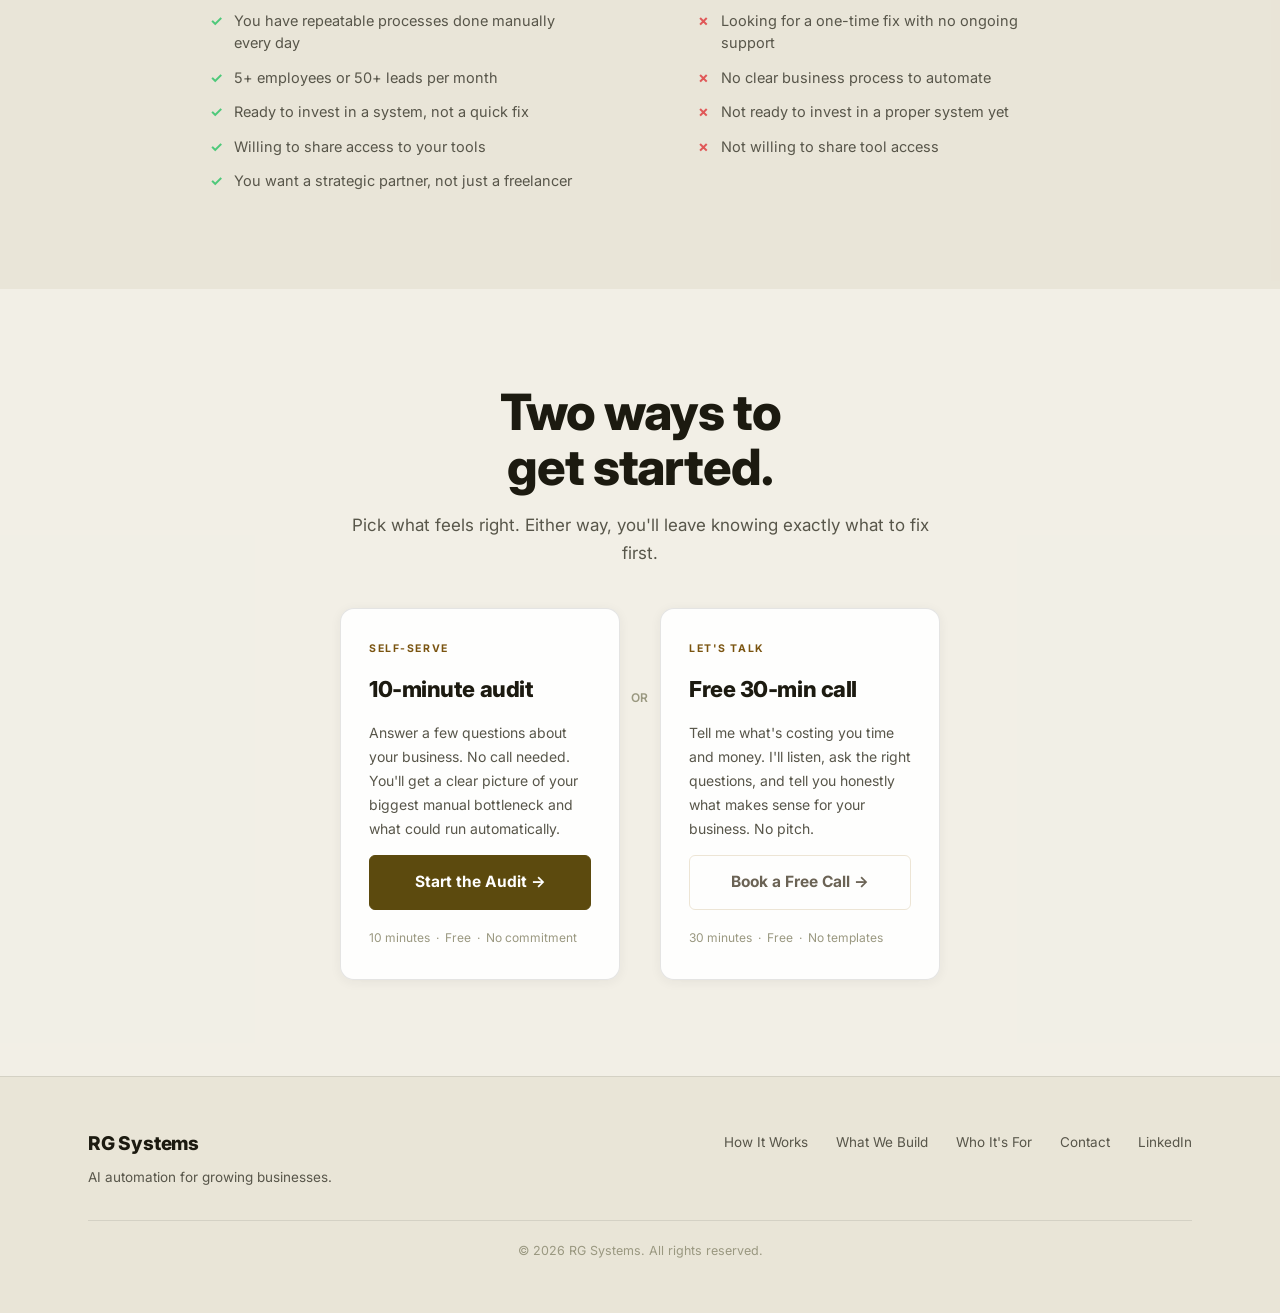
==== commit cda47a02: "Personal brand overhaul: hero bio, responsive layout, background orbs - Rewrote hero bio to lead wit" ====
--- a/index.html
+++ b/index.html
@@ -1,5 +1,5 @@
 <!DOCTYPE html>
-<html lang="en" data-theme="dark">
+<html lang="en" data-theme="light">
 <head>
   <meta charset="UTF-8">
   <meta name="viewport" content="width=device-width, initial-scale=1.0, viewport-fit=cover">
@@ -16,16 +16,8 @@
   <!-- Skip to main content (keyboard / screen reader) -->
   <a href="#main-content" class="skip-link">Skip to main content</a>
 
-  <!-- ===================== INTRO ===================== -->
-  <div id="intro-overlay">
-    <video id="intro-video" autoplay muted playsinline preload="auto">
-      <source src="assets/rg-intro.mp4" type="video/mp4">
-    </video>
-    <img id="intro-logo" src="assets/logo.png" alt="">
-  </div>
-
-  <!-- Background video (looping, behind everything) -->
-  <video id="bg-video" autoplay muted loop playsinline></video>
+  <!-- Background video -->
+  <video id="bg-video" autoplay muted loop playsinline src="assets/rg-light.mp4"></video>
 
   <!-- ===================== NAVBAR ===================== -->
   <nav id="navbar" aria-label="Main navigation">
@@ -38,21 +30,8 @@
         <a href="#process">How It Works</a>
         <a href="#services">What We Build</a>
         <a href="#qualify">Who It's For</a>
-        <button class="theme-toggle" id="theme-toggle" aria-label="Toggle light/dark mode">
-          <!-- Sun: visible in dark mode (click to go light) -->
-          <svg class="icon-sun" width="18" height="18" viewBox="0 0 24 24" fill="none" stroke="currentColor" stroke-width="2" stroke-linecap="round" stroke-linejoin="round" aria-hidden="true">
-            <circle cx="12" cy="12" r="5"/>
-            <line x1="12" y1="1" x2="12" y2="3"/><line x1="12" y1="21" x2="12" y2="23"/>
-            <line x1="4.22" y1="4.22" x2="5.64" y2="5.64"/><line x1="18.36" y1="18.36" x2="19.78" y2="19.78"/>
-            <line x1="1" y1="12" x2="3" y2="12"/><line x1="21" y1="12" x2="23" y2="12"/>
-            <line x1="4.22" y1="19.78" x2="5.64" y2="18.36"/><line x1="18.36" y1="5.64" x2="19.78" y2="4.22"/>
-          </svg>
-          <!-- Moon: visible in light mode (click to go dark) -->
-          <svg class="icon-moon" width="18" height="18" viewBox="0 0 24 24" fill="none" stroke="currentColor" stroke-width="2" stroke-linecap="round" stroke-linejoin="round" aria-hidden="true">
-            <path d="M21 12.79A9 9 0 1 1 11.21 3 7 7 0 0 0 21 12.79z"/>
-          </svg>
-        </button>
-        <a href="discovery-form.html" class="btn btn-primary btn-sm">Book a Call</a>
+        <a href="portfolio/">Our Work</a>
+        <a href="https://calendar.app.google/wafxS7mWYH6qLGsh7" target="_blank" rel="noopener" class="btn btn-primary btn-sm">Book a Call</a>
       </div>
       <button class="nav-toggle" id="nav-toggle" aria-label="Toggle menu" aria-expanded="false">
         <span></span><span></span><span></span>
@@ -64,25 +43,31 @@
 
   <!-- ===================== HERO ===================== -->
   <section id="hero">
-    <div class="hero-inner">
+    <div class="hero-inner hero-inner--personal">
       <div class="hero-content">
-        <p class="hero-eyebrow">Done-For-You AI Automation</p>
         <h1 class="hero-headline">
           Stop Doing<br>
           It Manually.<br>
           <span class="gold">Start Growing.</span>
         </h1>
-        <p class="hero-sub">
-          Your follow-ups send themselves. Emails get answered automatically.
-          Reports update in real time. We build the AI systems that replace manual work
-          so you can focus on what actually grows your business.
-          Most clients reclaim 30+ hours a month within the first 90 days.
-        </p>
+        <div class="hero-specialties">
+          <span class="spec-pill">Speed to Lead</span>
+          <span class="spec-pill">CRM &amp; Ops</span>
+          <span class="spec-pill">Data Visibility</span>
+          <span class="spec-pill">Scheduling Apps</span>
+        </div>
+        <div class="hero-bio">
+          <p>Most businesses aren't broken. They're running on habits instead of systems. I've been watching this pattern since I was 19, inside companies of every size. The tools are rarely the problem. The logic connecting them usually is.</p>
+          <p>So I start with an audit, not a pitch. Every business is different. Until I understand yours, I have nothing useful to build.</p>
+        </div>
         <div class="hero-ctas">
-          <a href="discovery-form.html" class="btn btn-primary btn-lg">Start Your Free Audit →</a>
+          <a href="discovery-form.html" class="btn btn-primary btn-lg">Start Your Free Audit &rarr;</a>
           <a href="#process" class="btn btn-ghost btn-lg">See How It Works</a>
         </div>
-        <p class="hero-note">30 minutes &nbsp;·&nbsp; Free &nbsp;·&nbsp; No commitment &nbsp;·&nbsp; Best for teams with 5+ employees</p>
+        <p class="hero-note">Under 10 minutes &nbsp;&middot;&nbsp; Free &nbsp;&middot;&nbsp; No commitment</p>
+      </div>
+      <div class="hero-portrait-col">
+        <img src="assets/rotem-headshot.jpeg" alt="Rotem Golan" class="hero-portrait">
       </div>
     </div>
   </section>
@@ -92,29 +77,29 @@
     <p class="ticker-label">Trusted by</p>
     <div class="ticker-wrap">
       <div class="ticker-track">
-        <span class="ticker-item">Memory Block</span>
-        <span class="ticker-dot">◆</span>
-        <span class="ticker-item">Hunk Of Junk</span>
+        <a class="ticker-item" href="https://memoryblock.com.au" target="_blank" rel="noopener">Memory Block</a>
+        <span class="ticker-dot">◆</span>
+        <a class="ticker-item" href="https://hunksofjunk.com.au" target="_blank" rel="noopener">Hunk Of Junk</a>
         <span class="ticker-dot">◆</span>
         <span class="ticker-item">Little Sister</span>
         <span class="ticker-dot">◆</span>
-        <span class="ticker-item">Mitry's Cleaning</span>
+        <a class="ticker-item" href="https://mitryscleaning.com.au" target="_blank" rel="noopener">Mitry's Cleaning</a>
         <span class="ticker-dot">◆</span>
         <span class="ticker-item">Complex Training</span>
         <span class="ticker-dot">◆</span>
-        <span class="ticker-item">MB Photoshoot Studio</span>
-        <span class="ticker-dot">◆</span>
-        <span class="ticker-item">Memory Block</span>
-        <span class="ticker-dot">◆</span>
-        <span class="ticker-item">Hunk Of Junk</span>
+        <a class="ticker-item" href="https://memoryblock-studio.com.au" target="_blank" rel="noopener">MB Photoshoot Studio</a>
+        <span class="ticker-dot">◆</span>
+        <a class="ticker-item" href="https://memoryblock.com.au" target="_blank" rel="noopener">Memory Block</a>
+        <span class="ticker-dot">◆</span>
+        <a class="ticker-item" href="https://hunksofjunk.com.au" target="_blank" rel="noopener">Hunk Of Junk</a>
         <span class="ticker-dot">◆</span>
         <span class="ticker-item">Little Sister</span>
         <span class="ticker-dot">◆</span>
-        <span class="ticker-item">Mitry's Cleaning</span>
+        <a class="ticker-item" href="https://mitryscleaning.com.au" target="_blank" rel="noopener">Mitry's Cleaning</a>
         <span class="ticker-dot">◆</span>
         <span class="ticker-item">Complex Training</span>
         <span class="ticker-dot">◆</span>
-        <span class="ticker-item">MB Photoshoot Studio</span>
+        <a class="ticker-item" href="https://memoryblock-studio.com.au" target="_blank" rel="noopener">MB Photoshoot Studio</a>
         <span class="ticker-dot">◆</span>
       </div>
     </div>
@@ -126,7 +111,7 @@
       <div class="section-header reveal">
         <p class="section-eyebrow">What We Build</p>
         <h2>Five systems that remove the most common bottlenecks.</h2>
-        <p class="section-sub">Every engagement is custom. These are the building blocks we use most.</p>
+        <p class="section-sub">Every business is different. These are the systems that solve the most common bottlenecks.</p>
       </div>
       <div class="services-grid">
 
@@ -161,6 +146,13 @@
         </div>
 
       </div>
+      <div style="text-align:center;margin-top:56px;">
+        <a href="portfolio/" class="btn btn-primary btn-xl" style="display:inline-flex;align-items:center;gap:12px;letter-spacing:0.01em;">
+          Check Our Portfolio
+          <span style="font-size:1.1em;">→</span>
+        </a>
+        <p style="margin-top:14px;font-size:13px;color:var(--text-dim);">7 client systems. Real before &amp; after numbers.</p>
+      </div>
     </div>
   </section>
 
@@ -179,7 +171,7 @@
         </div>
         <div class="stat-divider"></div>
         <div class="stat-item reveal" style="transition-delay:0.2s">
-          <span class="stat-number" data-target="90">90</span>
+          <span class="stat-number" data-target="30">30</span>
           <span class="stat-label">days from first call to live automated systems</span>
         </div>
       </div>
@@ -308,23 +300,25 @@
   <section id="contact" class="section section-cta">
     <div class="container">
       <div class="cta-inner reveal">
-        <div class="cta-availability">
-          <span class="cta-dot"></span> Currently accepting new clients
-        </div>
-        <h2>Book your free<br><span class="gold">30-minute audit.</span></h2>
-        <p class="cta-sub">
-          We'll map your biggest manual bottleneck and show you exactly what
-          we'd automate: specific systems, realistic timeline, honest numbers.
-          No sales pitch. Just a plan.
-        </p>
-        <a href="discovery-form.html"
-           class="btn btn-primary btn-xl cta-btn"
-           aria-label="Start your free audit">
-          Start Your Free Audit →
-        </a>
-        <p class="cta-note">
-          Or email: <a href="mailto:rotemgol96@gmail.com" class="gold-link">rotemgol96@gmail.com</a>
-        </p>
+<h2>Two ways to<br><span class="gold">get started.</span></h2>
+        <p class="cta-sub">Pick what feels right. Either way, you'll leave knowing exactly what to fix first.</p>
+        <div class="cta-split">
+          <div class="cta-option">
+            <p class="cta-option-label">Self-serve</p>
+            <h3 class="cta-option-title">10-minute audit</h3>
+            <p class="cta-option-desc">Answer a few questions about your business. No call needed. You'll get a clear picture of your biggest manual bottleneck and what could run automatically.</p>
+            <a href="discovery-form.html" class="btn btn-primary btn-lg">Start the Audit &rarr;</a>
+            <p class="cta-option-note">10 minutes &nbsp;&middot;&nbsp; Free &nbsp;&middot;&nbsp; No commitment</p>
+          </div>
+          <div class="cta-split-divider"><span>or</span></div>
+          <div class="cta-option">
+            <p class="cta-option-label">Let's Talk</p>
+            <h3 class="cta-option-title">Free 30-min call</h3>
+            <p class="cta-option-desc">Tell me what's costing you time and money. I'll listen, ask the right questions, and tell you honestly what makes sense for your business. No pitch.</p>
+            <a href="https://calendar.app.google/wafxS7mWYH6qLGsh7" target="_blank" rel="noopener" class="btn btn-ghost btn-lg">Book a Free Call &rarr;</a>
+            <p class="cta-option-note">30 minutes &nbsp;&middot;&nbsp; Free &nbsp;&middot;&nbsp; No templates</p>
+          </div>
+        </div>
       </div>
     </div>
   </section>
@@ -344,6 +338,7 @@
           <a href="#services">What We Build</a>
           <a href="#qualify">Who It's For</a>
           <a href="#contact">Contact</a>
+          <a href="https://www.linkedin.com/in/rotemgolan96" target="_blank" rel="noopener">LinkedIn</a>
         </div>
       </div>
       <div class="footer-bottom">
--- a/css/styles.css
+++ b/css/styles.css
@@ -43,10 +43,40 @@
 body  {
   font-family: 'Inter', sans-serif;
   background: var(--bg);
-  background-image: radial-gradient(ellipse at 20% 50%, rgba(201,168,76,0.04) 0%, transparent 60%);
   color: var(--text);
   line-height: 1.6;
   overflow-x: hidden;
+}
+
+/* Animated background orbs */
+body::before,
+body::after {
+  content: '';
+  position: fixed;
+  border-radius: 50%;
+  pointer-events: none;
+  z-index: 0;
+  will-change: transform;
+}
+body::before {
+  width: 780px; height: 780px;
+  top: -280px; left: -220px;
+  background: radial-gradient(circle, rgba(201,168,76,0.11) 0%, transparent 68%);
+  animation: orb-a 22s ease-in-out infinite alternate;
+}
+body::after {
+  width: 640px; height: 640px;
+  bottom: -200px; right: -180px;
+  background: radial-gradient(circle, rgba(201,168,76,0.08) 0%, transparent 68%);
+  animation: orb-b 18s ease-in-out infinite alternate;
+}
+@keyframes orb-a {
+  from { transform: translate(0, 0) scale(1); }
+  to   { transform: translate(260px, 180px) scale(1.18); }
+}
+@keyframes orb-b {
+  from { transform: translate(0, 0) scale(1); }
+  to   { transform: translate(-220px, -140px) scale(0.88); }
 }
 a   { color: inherit; text-decoration: none; }
 img { max-width: 100%; display: block; }
@@ -95,7 +125,7 @@
   opacity: 0.70;
   transition: opacity 0.45s ease;
 }
-[data-theme="light"] #bg-video { opacity: 0.55; }
+[data-theme="light"] #bg-video { opacity: 0.18; }
 
 /* Everything above the video */
 nav, section, footer { position: relative; z-index: 1; }
@@ -764,8 +794,10 @@
   padding: 0 28px;
   letter-spacing: -0.01em;
   transition: color 0.2s;
-}
-.ticker-item:hover { color: var(--text); }
+  text-decoration: none;
+}
+a.ticker-item:hover { color: var(--gold); cursor: pointer; }
+span.ticker-item:hover { color: var(--text); }
 
 .ticker-dot {
   color: var(--gold);
@@ -1304,3 +1336,176 @@
   .hero-headline { font-size: clamp(38px, 12vw, 58px); }
   .stat-number   { font-size: clamp(32px, 9vw, 46px); }
 }
+
+/* ============================================================
+   HERO — PERSONAL BRAND LAYOUT
+   ============================================================ */
+.hero-inner--personal {
+  display: flex;
+  align-items: center;
+  gap: clamp(36px, 5vw, 72px);
+}
+.hero-inner--personal .hero-content {
+  max-width: none;
+  flex: 1;
+}
+.hero-portrait-col { flex-shrink: 0; width: 420px; }
+.hero-portrait {
+  width: 100%;
+  aspect-ratio: 1/1;
+  object-fit: cover;
+  object-position: center top;
+  border-radius: 50%;
+  border: 3px solid var(--gold-border);
+  box-shadow: 0 8px 48px rgba(0,0,0,0.22);
+  display: block;
+}
+[data-theme="light"] .hero-portrait {
+  box-shadow: 0 8px 40px rgba(26,21,5,0.14);
+}
+.hero-specialties {
+  display: flex;
+  flex-wrap: wrap;
+  gap: 8px;
+  margin-bottom: 28px;
+}
+.spec-pill {
+  font-size: 11px;
+  font-weight: 700;
+  letter-spacing: 0.1em;
+  text-transform: uppercase;
+  padding: 6px 14px;
+  border-radius: 100px;
+  border: 1px solid var(--gold-border);
+  background: var(--gold-dim);
+  color: var(--gold);
+  white-space: nowrap;
+}
+.hero-diff {
+  border-left: 2px solid var(--gold-border-s);
+  padding-left: 16px;
+  font-size: 14.5px;
+  color: var(--text-muted);
+  line-height: 1.75;
+  margin-bottom: 32px;
+}
+/* ============================================================
+   CTA SPLIT — two-option layout
+   ============================================================ */
+.cta-split {
+  display: grid;
+  grid-template-columns: 1fr 40px 1fr;
+  gap: 0;
+  align-items: start;
+  text-align: left;
+  margin-top: 40px;
+}
+.cta-option {
+  background: var(--bg-card);
+  border: 1px solid var(--border);
+  border-radius: var(--radius);
+  padding: 32px 28px;
+  display: flex;
+  flex-direction: column;
+  gap: 14px;
+}
+[data-theme="light"] .cta-option {
+  background: rgba(255,255,255,0.92);
+  border-color: rgba(0,0,0,0.10);
+  box-shadow: 0 2px 12px rgba(0,0,0,0.06);
+}
+.cta-option-label {
+  font-size: 10.5px;
+  font-weight: 700;
+  letter-spacing: 0.15em;
+  text-transform: uppercase;
+  color: var(--gold);
+}
+.cta-option-title {
+  font-size: 22px;
+  font-weight: 800;
+  letter-spacing: -0.02em;
+  color: var(--text);
+  margin: 0;
+}
+.cta-option-desc {
+  font-size: 14px;
+  color: var(--text-muted);
+  line-height: 1.72;
+  flex: 1;
+}
+.cta-option-note {
+  font-size: 12px;
+  color: var(--text-dim);
+  margin-top: 4px;
+}
+.cta-split-divider {
+  display: flex;
+  align-items: center;
+  justify-content: center;
+  padding-top: 80px;
+}
+.cta-split-divider span {
+  font-size: 12px;
+  font-weight: 600;
+  color: var(--text-dim);
+  letter-spacing: 0.08em;
+  text-transform: uppercase;
+}
+@media (max-width: 768px) {
+  .cta-split {
+    grid-template-columns: 1fr;
+    gap: 16px;
+  }
+  .cta-split-divider { padding-top: 0; }
+}
+
+.hero-bio {
+  display: flex;
+  flex-direction: column;
+  gap: 10px;
+  margin-bottom: 32px;
+  border-left: 2px solid var(--gold-border-s);
+  padding-left: 16px;
+}
+.hero-bio p {
+  font-size: 14.5px;
+  color: var(--text-muted);
+  line-height: 1.78;
+}
+.hero-bio strong {
+  color: var(--text);
+  font-weight: 700;
+}
+/* Tablet: shrink photo, keep side-by-side */
+@media (max-width: 1080px) {
+  .hero-portrait-col { width: 320px; }
+}
+
+/* Tablet portrait: stack layout, center everything */
+@media (max-width: 860px) {
+  .hero-inner--personal {
+    flex-direction: column;
+    align-items: center;
+    text-align: center;
+  }
+  .hero-portrait-col {
+    width: 210px;
+    order: -1;
+  }
+  .hero-specialties { justify-content: center; }
+  .hero-bio { text-align: left; }
+  .hero-ctas { justify-content: center; flex-wrap: wrap; }
+  .hero-note { text-align: center; }
+}
+
+/* Mobile: tighten photo and card padding */
+@media (max-width: 480px) {
+  .hero-portrait-col { width: 155px; }
+  .hero-bio { padding-left: 12px; }
+  .cta-option { padding: 24px 18px; }
+  .cta-split-divider { display: none; }
+  /* Shrink orbs so they don't cause horizontal overflow on small screens */
+  body::before { width: 380px; height: 380px; top: -160px; left: -120px; }
+  body::after  { width: 300px; height: 300px; bottom: -120px; right: -100px; }
+}
